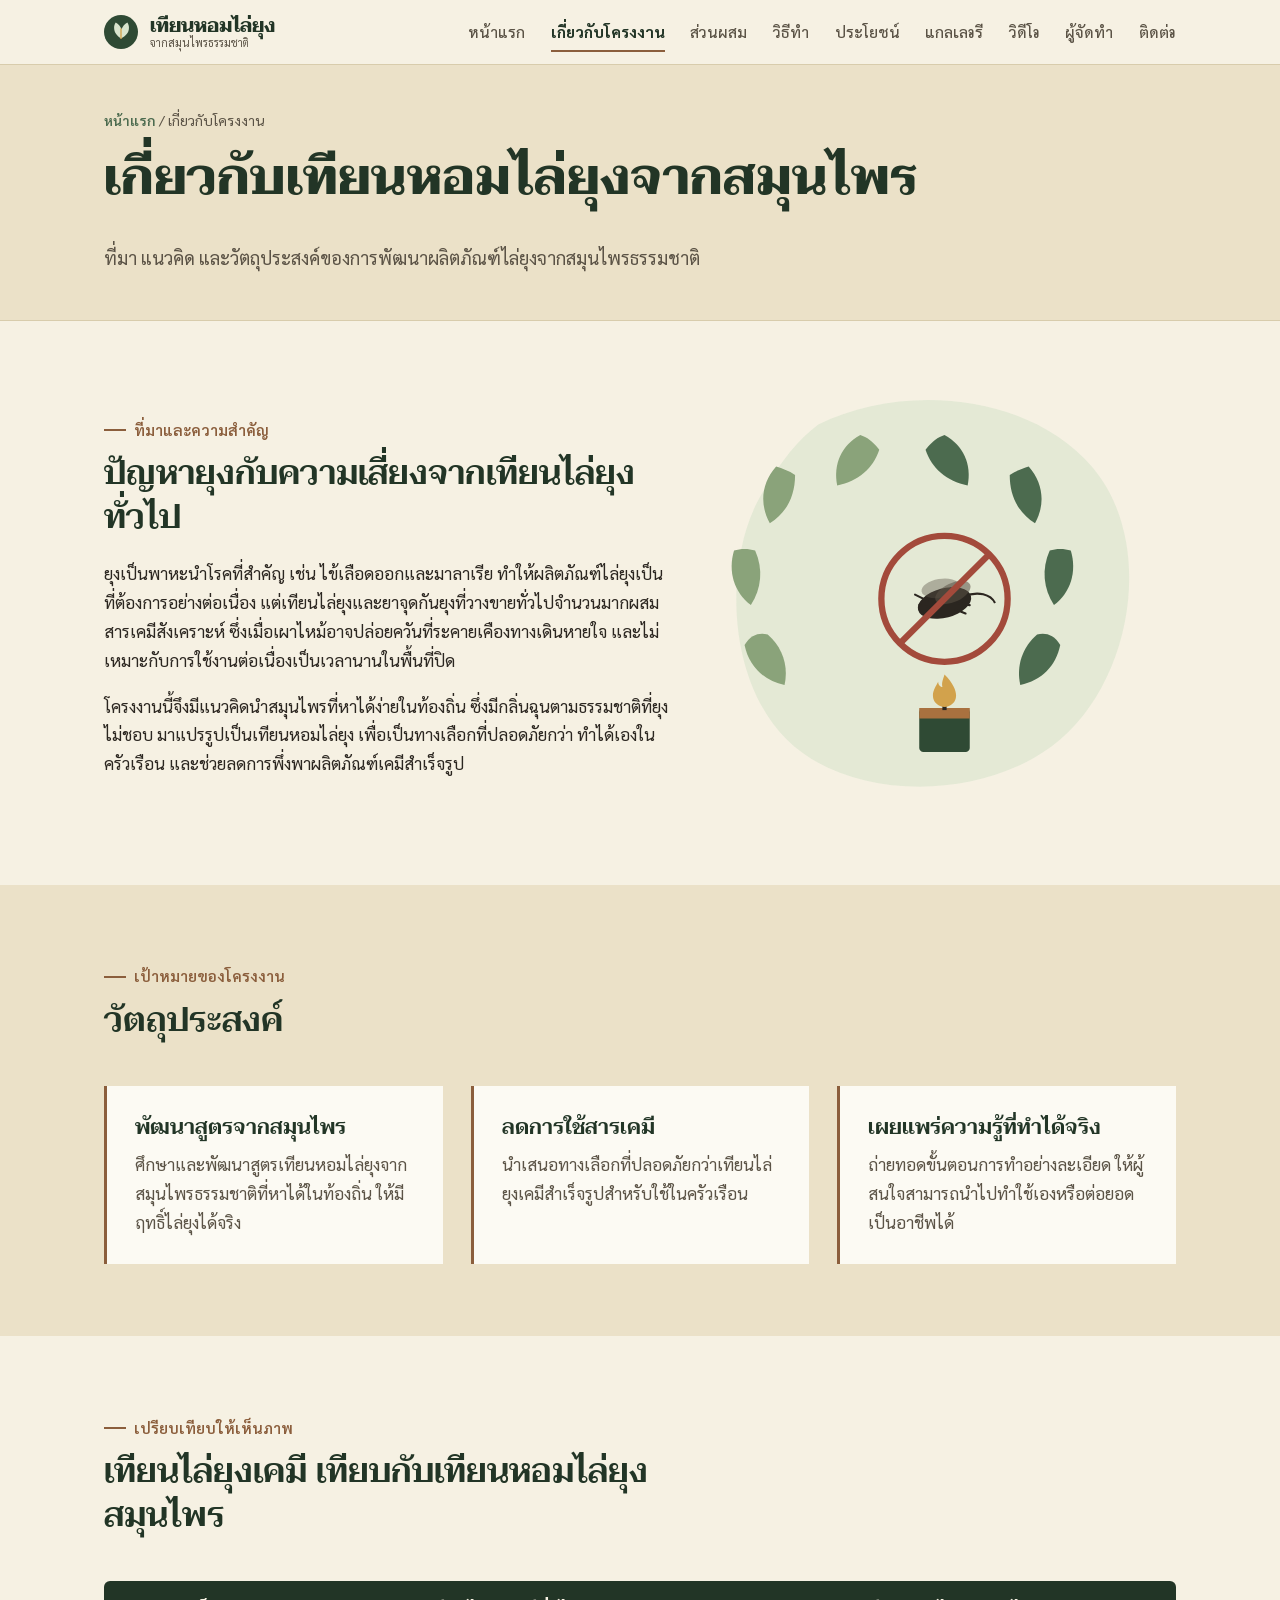
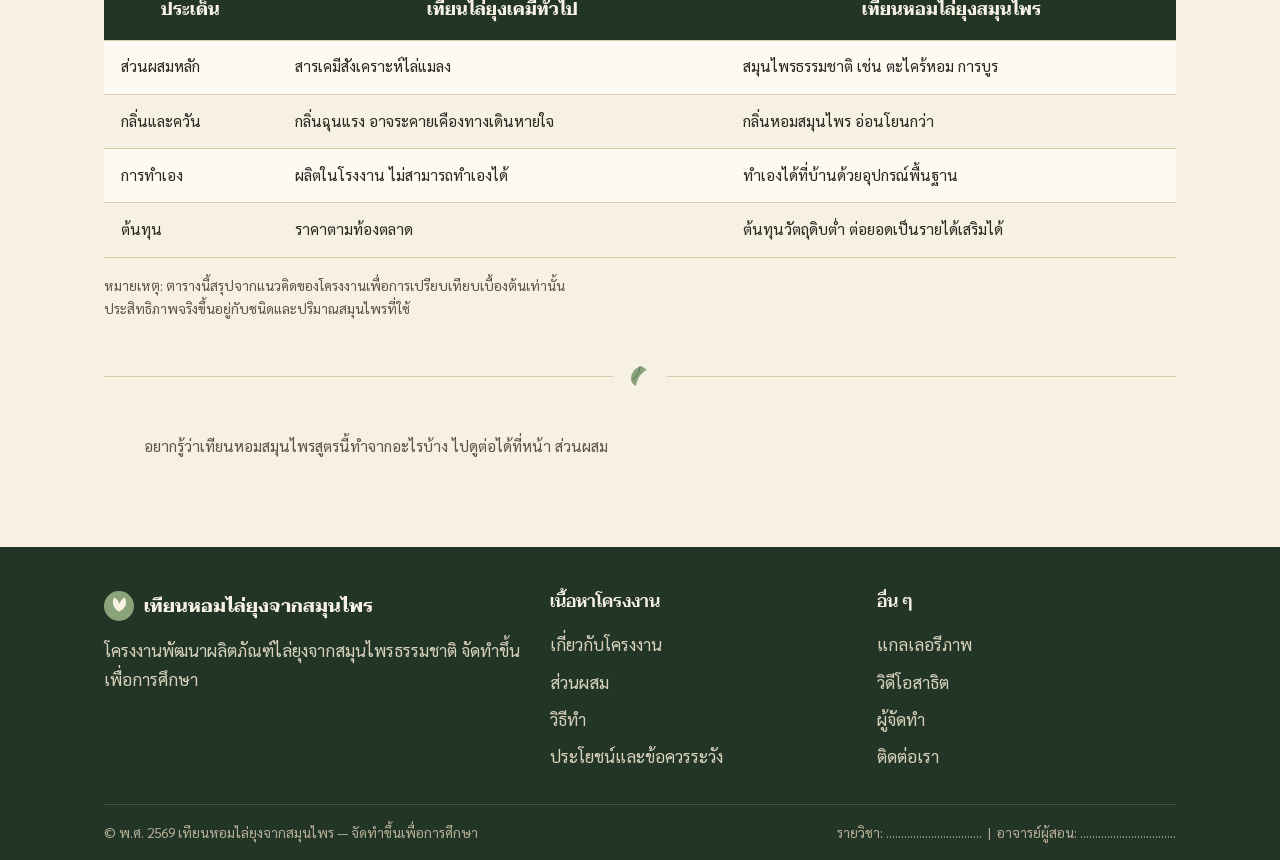
==== about.html @ 5ea2e999 "Add files via upload" ====
<!DOCTYPE html>
<html lang="th">
<head>
<meta charset="UTF-8">
<meta name="viewport" content="width=device-width, initial-scale=1.0">
<title>เกี่ยวกับโครงงาน | เทียนหอมไล่ยุงจากสมุนไพร</title>
<meta name="description" content="ที่มา ความสำคัญ และวัตถุประสงค์ของโครงงานเทียนหอมไล่ยุงจากสมุนไพรธรรมชาติ">
<link rel="icon" href="images/favicon.svg" type="image/svg+xml">
<link rel="preconnect" href="https://fonts.googleapis.com">
<link rel="preconnect" href="https://fonts.gstatic.com" crossorigin>
<link href="https://fonts.googleapis.com/css2?family=Taviraj:wght@500;600;700&family=Sarabun:wght@300;400;600;700&display=swap" rel="stylesheet">
<link rel="stylesheet" href="css/style.css">
</head>
<body>

<header class="site-header">
  <div class="nav-wrap">
    <a href="index.html" class="brand">
      <svg viewBox="0 0 64 64" aria-hidden="true"><circle cx="32" cy="32" r="32" fill="#2F4A34"/><path d="M32 44c9-4 15-11 15-20 0-4-1-7-3-10-5 3-9 7-11 13-2-6-6-10-11-13-2 3-3 6-3 10 0 9 6 16 13 20z" fill="#D9E4CD"/><path d="M32 44V26" stroke="#D2A24C" stroke-width="2.5" stroke-linecap="round"/></svg>
      <span class="brand-text">เทียนหอมไล่ยุง<small>จากสมุนไพรธรรมชาติ</small></span>
    </a>
    <button class="nav-toggle" aria-label="เปิดเมนู" aria-expanded="false" aria-controls="site-nav">
      <span></span><span></span><span></span>
    </button>
    <nav class="nav-links" id="site-nav">
      <a href="index.html">หน้าแรก</a>
      <a href="about.html">เกี่ยวกับโครงงาน</a>
      <a href="ingredients.html">ส่วนผสม</a>
      <a href="howto.html">วิธีทำ</a>
      <a href="benefits.html">ประโยชน์</a>
      <a href="gallery.html">แกลเลอรี</a>
      <a href="video.html">วิดีโอ</a>
      <a href="team.html">ผู้จัดทำ</a>
      <a href="contact.html">ติดต่อ</a>
    </nav>
  </div>
</header>

<main id="main">

  <div class="page-header">
    <div class="container">
      <p class="breadcrumb"><a href="index.html">หน้าแรก</a> / เกี่ยวกับโครงงาน</p>
      <h1>เกี่ยวกับเทียนหอมไล่ยุงจากสมุนไพร</h1>
      <p class="lede">ที่มา แนวคิด และวัตถุประสงค์ของการพัฒนาผลิตภัณฑ์ไล่ยุงจากสมุนไพรธรรมชาติ</p>
    </div>
  </div>

  <section class="section">
    <div class="container">
      <div class="intro-grid">
          <div>
            <p class="kicker">ที่มาและความสำคัญ</p>
            <h2>ปัญหายุงกับความเสี่ยงจากเทียนไล่ยุงทั่วไป</h2>
            <p>ยุงเป็นพาหะนำโรคที่สำคัญ เช่น ไข้เลือดออกและมาลาเรีย ทำให้ผลิตภัณฑ์ไล่ยุงเป็นที่ต้องการอย่างต่อเนื่อง แต่เทียนไล่ยุงและยาจุดกันยุงที่วางขายทั่วไปจำนวนมากผสมสารเคมีสังเคราะห์ ซึ่งเมื่อเผาไหม้อาจปล่อยควันที่ระคายเคืองทางเดินหายใจ และไม่เหมาะกับการใช้งานต่อเนื่องเป็นเวลานานในพื้นที่ปิด</p>
            <p>โครงงานนี้จึงมีแนวคิดนำสมุนไพรที่หาได้ง่ายในท้องถิ่น ซึ่งมีกลิ่นฉุนตามธรรมชาติที่ยุงไม่ชอบ มาแปรรูปเป็นเทียนหอมไล่ยุง เพื่อเป็นทางเลือกที่ปลอดภัยกว่า ทำได้เองในครัวเรือน และช่วยลดการพึ่งพาผลิตภัณฑ์เคมีสำเร็จรูป</p>
          </div>
          <div>
            <img src="images/about-illustration.svg" alt="ภาพประกอบแนวคิดการใช้สมุนไพรธรรมชาติแทนสารเคมีในการป้องกันยุง">
          </div>
      </div>
    </div>
  </section>

  <section class="section section--alt">
    <div class="container">
      <div class="section-head">
        <p class="kicker">เป้าหมายของโครงงาน</p>
        <h2>วัตถุประสงค์</h2>
      </div>
      <div class="grid grid-3">
        <div class="feature">
          <h3>พัฒนาสูตรจากสมุนไพร</h3>
          <p>ศึกษาและพัฒนาสูตรเทียนหอมไล่ยุงจากสมุนไพรธรรมชาติที่หาได้ในท้องถิ่น ให้มีฤทธิ์ไล่ยุงได้จริง</p>
        </div>
        <div class="feature">
          <h3>ลดการใช้สารเคมี</h3>
          <p>นำเสนอทางเลือกที่ปลอดภัยกว่าเทียนไล่ยุงเคมีสำเร็จรูปสำหรับใช้ในครัวเรือน</p>
        </div>
        <div class="feature">
          <h3>เผยแพร่ความรู้ที่ทำได้จริง</h3>
          <p>ถ่ายทอดขั้นตอนการทำอย่างละเอียด ให้ผู้สนใจสามารถนำไปทำใช้เองหรือต่อยอดเป็นอาชีพได้</p>
        </div>
      </div>
    </div>
  </section>

  <section class="section">
    <div class="container">
      <div class="section-head">
        <p class="kicker">เปรียบเทียบให้เห็นภาพ</p>
        <h2>เทียนไล่ยุงเคมี เทียบกับเทียนหอมไล่ยุงสมุนไพร</h2>
      </div>
      <div class="table-scroll">
      <table class="compare-table">
        <thead>
          <tr>
            <th>ประเด็น</th>
            <th>เทียนไล่ยุงเคมีทั่วไป</th>
            <th>เทียนหอมไล่ยุงสมุนไพร</th>
          </tr>
        </thead>
        <tbody>
          <tr>
            <td>ส่วนผสมหลัก</td>
            <td>สารเคมีสังเคราะห์ไล่แมลง</td>
            <td>สมุนไพรธรรมชาติ เช่น ตะไคร้หอม การบูร</td>
          </tr>
          <tr>
            <td>กลิ่นและควัน</td>
            <td>กลิ่นฉุนแรง อาจระคายเคืองทางเดินหายใจ</td>
            <td>กลิ่นหอมสมุนไพร อ่อนโยนกว่า</td>
          </tr>
          <tr>
            <td>การทำเอง</td>
            <td>ผลิตในโรงงาน ไม่สามารถทำเองได้</td>
            <td>ทำเองได้ที่บ้านด้วยอุปกรณ์พื้นฐาน</td>
          </tr>
          <tr>
            <td>ต้นทุน</td>
            <td>ราคาตามท้องตลาด</td>
            <td>ต้นทุนวัตถุดิบต่ำ ต่อยอดเป็นรายได้เสริมได้</td>
          </tr>
        </tbody>
      </table>
      </div>
      <p style="margin-top:1rem; font-size:0.85rem; color:var(--ink-soft);">หมายเหตุ: ตารางนี้สรุปจากแนวคิดของโครงงานเพื่อการเปรียบเทียบเบื้องต้นเท่านั้น ประสิทธิภาพจริงขึ้นอยู่กับชนิดและปริมาณสมุนไพรที่ใช้</p>

      <div class="leaf-divider"><img src="images/icon-leaf.svg" alt=""></div>
      <p class="text-center" style="color:var(--ink-soft); font-size:0.95rem;">อยากรู้ว่าเทียนหอมสมุนไพรสูตรนี้ทำจากอะไรบ้าง ไปดูต่อได้ที่หน้า <a href="ingredients.html">ส่วนผสม</a></p>
    </div>
  </section>

</main>

<footer class="site-footer">
  <div class="container">
    <div class="footer-grid">
      <div>
        <div class="footer-brand">
          <svg viewBox="0 0 64 64" aria-hidden="true"><circle cx="32" cy="32" r="32" fill="#8AA37A"/><path d="M32 44c9-4 15-11 15-20 0-4-1-7-3-10-5 3-9 7-11 13-2-6-6-10-11-13-2 3-3 6-3 10 0 9 6 16 13 20z" fill="#F6F1E3"/></svg>
          <span>เทียนหอมไล่ยุงจากสมุนไพร</span>
        </div>
        <p>โครงงานพัฒนาผลิตภัณฑ์ไล่ยุงจากสมุนไพรธรรมชาติ จัดทำขึ้นเพื่อการศึกษา</p>
      </div>
      <div>
        <h4>เนื้อหาโครงงาน</h4>
        <a href="about.html">เกี่ยวกับโครงงาน</a>
        <a href="ingredients.html">ส่วนผสม</a>
        <a href="howto.html">วิธีทำ</a>
        <a href="benefits.html">ประโยชน์และข้อควรระวัง</a>
      </div>
      <div>
        <h4>อื่น ๆ</h4>
        <a href="gallery.html">แกลเลอรีภาพ</a>
        <a href="video.html">วิดีโอสาธิต</a>
        <a href="team.html">ผู้จัดทำ</a>
        <a href="contact.html">ติดต่อเรา</a>
      </div>
    </div>
    <div class="footer-bottom">
      <span>&copy; พ.ศ. <span data-year>2569</span> เทียนหอมไล่ยุงจากสมุนไพร — จัดทำขึ้นเพื่อการศึกษา</span>
      <span>รายวิชา: ................................ &nbsp;|&nbsp; อาจารย์ผู้สอน: ................................</span>
    </div>
  </div>
</footer>

<script src="js/main.js"></script>
</body>
</html>
---- css/style.css ----
/* =========================================================
   เทียนหอมไล่ยุงจากสมุนไพร — Stylesheet
   โทนสี: เขียวป่า / น้ำตาลดิน / ครีมธรรมชาติ
   ========================================================= */

:root {
  /* --- Color tokens --- */
  --cream:        #F6F1E3;
  --cream-dark:   #EBE1C8;
  --paper:        #FCFAF3;
  --forest:       #2F4A34;
  --forest-deep:  #223526;
  --forest-soft:  #4C6B4F;
  --sage:         #8AA37A;
  --sage-pale:    #D9E4CD;
  --clay:         #8B5E3C;
  --clay-soft:    #C99361;
  --gold:         #D2A24C;
  --ink:          #2B2620;
  --ink-soft:     #5B5346;
  --line:         #D8CCAC;

  /* --- Type --- */
  --font-display: 'Taviraj', serif;
  --font-body: 'Sarabun', sans-serif;

  /* --- Layout --- */
  --max-width: 1120px;
  --radius-soft: 6px;
  --radius-organic: 30% 70% 65% 35% / 40% 45% 55% 60%;
  --space-1: 0.5rem;
  --space-2: 1rem;
  --space-3: 1.75rem;
  --space-4: 2.75rem;
  --space-5: 4.5rem;
}

/* --- Reset --- */
* { box-sizing: border-box; }
html { scroll-behavior: smooth; }
body {
  margin: 0;
  background: var(--cream);
  color: var(--ink);
  font-family: var(--font-body);
  font-weight: 400;
  font-size: 17px;
  line-height: 1.7;
  -webkit-font-smoothing: antialiased;
}
img { max-width: 100%; display: block; }
a { color: inherit; text-decoration: none; }
ul, ol { padding: 0; margin: 0; list-style: none; }
h1, h2, h3, h4 {
  font-family: var(--font-display);
  color: var(--forest-deep);
  margin: 0 0 0.6em;
  font-weight: 600;
  line-height: 1.3;
}
h1 { font-size: clamp(2.1rem, 4vw, 3.2rem); font-weight: 700; }
h2 { font-size: clamp(1.6rem, 2.6vw, 2.2rem); }
h3 { font-size: 1.3rem; }
p { margin: 0 0 1em; max-width: 68ch; }
.lede { font-size: 1.15rem; color: var(--ink-soft); max-width: 60ch; }

:focus-visible {
  outline: 3px solid var(--clay);
  outline-offset: 3px;
}

@media (prefers-reduced-motion: reduce) {
  *, *::before, *::after {
    animation-duration: 0.001ms !important;
    animation-iteration-count: 1 !important;
    transition-duration: 0.001ms !important;
    scroll-behavior: auto !important;
  }
}

.container {
  max-width: var(--max-width);
  margin: 0 auto;
  padding: 0 1.5rem;
}

.section {
  padding: var(--space-5) 0;
}
.section--alt {
  background: var(--cream-dark);
}
.section--forest {
  background: var(--forest-deep);
  color: var(--cream);
}
.section--forest h2, .section--forest h3 { color: var(--cream); }
.section--forest p { color: #D9D2BC; }

.section-head {
  max-width: 62ch;
  margin-bottom: var(--space-4);
}
.section-head--center {
  margin-left: auto;
  margin-right: auto;
  text-align: center;
}
.kicker {
  display: inline-flex;
  align-items: center;
  gap: 0.5em;
  color: var(--clay);
  font-weight: 600;
  font-size: 0.95rem;
  margin-bottom: 0.6em;
}
.kicker::before {
  content: "";
  width: 22px;
  height: 2px;
  background: var(--clay);
  display: inline-block;
}

/* =========== Buttons =========== */
.btn {
  display: inline-flex;
  align-items: center;
  gap: 0.5em;
  padding: 0.85em 1.7em;
  border-radius: 999px;
  font-family: var(--font-body);
  font-weight: 600;
  font-size: 1rem;
  border: 2px solid transparent;
  cursor: pointer;
  transition: transform 0.2s ease, background 0.2s ease, color 0.2s ease, border-color .2s ease;
}
.btn:hover { transform: translateY(-2px); }
.btn-primary {
  background: var(--clay);
  color: var(--paper);
}
.btn-primary:hover { background: var(--forest-deep); }
.btn-outline {
  background: transparent;
  border-color: var(--forest-deep);
  color: var(--forest-deep);
}
.btn-outline:hover { background: var(--forest-deep); color: var(--cream); }
.section--forest .btn-outline { border-color: var(--sage-pale); color: var(--cream); }
.section--forest .btn-outline:hover { background: var(--sage-pale); color: var(--forest-deep); }

/* =========== Header / Nav =========== */
.site-header {
  position: sticky;
  top: 0;
  z-index: 100;
  background: rgba(246, 241, 227, 0.92);
  backdrop-filter: blur(6px);
  border-bottom: 1px solid var(--line);
}
.nav-wrap {
  display: flex;
  align-items: center;
  justify-content: space-between;
  padding: 0.9rem 1.5rem;
  max-width: var(--max-width);
  margin: 0 auto;
}
.brand {
  display: flex;
  align-items: center;
  gap: 0.6em;
  font-family: var(--font-display);
  font-size: 1.2rem;
  font-weight: 700;
  color: var(--forest-deep);
}
.brand svg { width: 34px; height: 34px; flex-shrink: 0; }
.brand-text { display: flex; flex-direction: column; line-height: 1.15; }
.brand-text small {
  font-family: var(--font-body);
  font-weight: 400;
  font-size: 0.68rem;
  color: var(--ink-soft);
}

.nav-toggle {
  display: none;
  background: none;
  border: none;
  cursor: pointer;
  padding: 0.4rem;
}
.nav-toggle span {
  display: block;
  width: 24px;
  height: 2px;
  background: var(--forest-deep);
  margin: 5px 0;
  transition: transform .25s ease, opacity .25s ease;
}

.nav-links {
  display: flex;
  flex-wrap: wrap;
  gap: 1.6rem;
  font-size: 0.97rem;
}
.nav-links a {
  position: relative;
  padding: 0.3em 0;
  color: var(--ink-soft);
  font-weight: 500;
}
.nav-links a:hover { color: var(--forest-deep); }
.nav-links a::after {
  content: "";
  position: absolute;
  left: 0; bottom: -2px;
  width: 0;
  height: 2px;
  background: var(--clay);
  transition: width .2s ease;
}
.nav-links a:hover::after { width: 100%; }
.nav-links a[aria-current="page"] {
  color: var(--forest-deep);
  font-weight: 700;
}
.nav-links a[aria-current="page"]::after { width: 100%; }

@media (max-width: 880px) {
  .nav-toggle { display: block; }
  .nav-links {
    position: absolute;
    top: 100%; left: 0; right: 0;
    background: var(--paper);
    flex-direction: column;
    gap: 0;
    padding: 0.5rem 1.5rem 1.2rem;
    border-bottom: 1px solid var(--line);
    max-height: 0;
    overflow: hidden;
    transition: max-height .3s ease;
  }
  .nav-links.is-open { max-height: 480px; }
  .nav-links a { display: block; padding: 0.7em 0; }
  .nav-toggle.is-open span:nth-child(1) { transform: translateY(7px) rotate(45deg); }
  .nav-toggle.is-open span:nth-child(2) { opacity: 0; }
  .nav-toggle.is-open span:nth-child(3) { transform: translateY(-7px) rotate(-45deg); }
}

/* =========== Hero =========== */
.hero {
  padding: var(--space-5) 0 var(--space-4);
  position: relative;
  overflow: hidden;
}
.hero .container {
  display: grid;
  grid-template-columns: 1.1fr 0.9fr;
  gap: var(--space-4);
  align-items: center;
}
.hero-art { position: relative; }
.hero-art img { width: 100%; max-width: 460px; margin: 0 auto; }
.hero-actions {
  display: flex;
  gap: 1rem;
  flex-wrap: wrap;
  margin-top: var(--space-3);
}
.hero-stats {
  display: flex;
  gap: var(--space-4);
  margin-top: var(--space-4);
  flex-wrap: wrap;
}
.stat b {
  display: block;
  font-family: var(--font-display);
  font-size: 2rem;
  color: var(--clay);
  line-height: 1;
}
.stat span {
  font-size: 0.88rem;
  color: var(--ink-soft);
}

@media (max-width: 880px) {
  .hero .container { grid-template-columns: 1fr; }
  .hero-art { order: -1; max-width: 320px; margin: 0 auto; }
}

/* =========== Feature / icon blocks =========== */
.grid {
  display: grid;
  gap: var(--space-3);
}
.grid-3 { grid-template-columns: repeat(3, 1fr); }
.grid-2 { grid-template-columns: repeat(2, 1fr); }
.grid-4 { grid-template-columns: repeat(4, 1fr); }
@media (max-width: 880px) {
  .grid-3, .grid-4 { grid-template-columns: repeat(2, 1fr); }
}
@media (max-width: 560px) {
  .grid-2, .grid-3, .grid-4 { grid-template-columns: 1fr; }
}

.feature {
  padding: var(--space-3);
  border-left: 3px solid var(--clay);
  background: var(--paper);
}
.feature img, .feature svg { width: 46px; height: 46px; margin-bottom: 0.9rem; }
.feature h3 { margin-bottom: 0.4em; }
.feature p { margin-bottom: 0; color: var(--ink-soft); }

/* =========== Process timeline (howto page) =========== */
.timeline {
  display: flex;
  flex-direction: column;
  gap: var(--space-3);
}
.timeline-step {
  display: grid;
  grid-template-columns: 64px 1fr;
  gap: var(--space-3);
  align-items: start;
  position: relative;
  padding-bottom: var(--space-3);
  border-bottom: 1px solid var(--line);
}
.timeline-step:last-child { border-bottom: none; }
.step-num {
  width: 56px;
  height: 56px;
  border-radius: 50%;
  background: var(--forest-deep);
  color: var(--cream);
  font-family: var(--font-display);
  font-weight: 700;
  font-size: 1.3rem;
  display: flex;
  align-items: center;
  justify-content: center;
}
.timeline-step img { width: 40px; height: 40px; margin-bottom: 0.6rem; }
.timeline-step h3 { margin-bottom: 0.3em; }
.timeline-step p:last-child { margin-bottom: 0; }

/* preview steps strip on home */
.step-preview-strip {
  display: flex;
  overflow-x: auto;
  gap: var(--space-3);
  padding-bottom: 0.5rem;
}
.step-preview {
  flex: 0 0 200px;
  background: var(--paper);
  padding: var(--space-2);
  border-radius: var(--radius-soft);
  border: 1px solid var(--line);
}
.step-preview img { width: 40px; height: 40px; margin-bottom: 0.6rem; }
.step-preview .step-index {
  font-family: var(--font-display);
  color: var(--clay);
  font-weight: 700;
  font-size: 1.4rem;
}

/* =========== Ingredient cards =========== */
.herb-card {
  background: var(--paper);
  padding: var(--space-3);
  border-radius: var(--radius-soft);
  border: 1px solid var(--line);
  display: flex;
  gap: var(--space-2);
}
.herb-card img { width: 58px; height: 58px; flex-shrink: 0; }
.herb-card h3 { margin-bottom: 0.3em; }
.herb-card p { margin-bottom: 0.4em; font-size: 0.95rem; color: var(--ink-soft); }
.herb-card .herb-note {
  font-size: 0.85rem;
  color: var(--forest-soft);
  font-weight: 600;
}

table.spec-table {
  width: 100%;
  border-collapse: collapse;
  background: var(--paper);
}
table.spec-table th, table.spec-table td {
  text-align: left;
  padding: 0.8em 1em;
  border-bottom: 1px solid var(--line);
  font-size: 0.96rem;
}
table.spec-table th {
  font-family: var(--font-display);
  color: var(--forest-deep);
  font-weight: 600;
}

/* =========== Comparison table =========== */
.compare-table {
  width: 100%;
  border-collapse: separate;
  border-spacing: 0;
}
.compare-table th, .compare-table td {
  padding: 0.9em 1.1em;
  border-bottom: 1px solid var(--line);
  font-size: 0.95rem;
}
.compare-table thead th {
  font-family: var(--font-display);
  font-size: 1.05rem;
  background: var(--forest-deep);
  color: var(--cream);
}
.compare-table thead th:first-child { border-top-left-radius: var(--radius-soft); }
.compare-table thead th:last-child { border-top-right-radius: var(--radius-soft); }
.compare-table tbody tr:nth-child(odd) { background: var(--paper); }

/* =========== Benefit / caution list =========== */
.check-list li, .warn-list li {
  display: flex;
  gap: 0.7em;
  padding: 0.6em 0;
  align-items: flex-start;
}
.check-list img, .warn-list img { width: 28px; height: 28px; flex-shrink: 0; margin-top: 0.1em; }

/* =========== Gallery =========== */
.gallery-grid {
  display: grid;
  grid-template-columns: repeat(3, 1fr);
  gap: var(--space-2);
}
@media (max-width: 880px) { .gallery-grid { grid-template-columns: repeat(2, 1fr); } }
@media (max-width: 560px) { .gallery-grid { grid-template-columns: 1fr; } }

.gallery-item {
  cursor: pointer;
  border: none;
  background: var(--paper);
  padding: 0;
  border-radius: var(--radius-soft);
  overflow: hidden;
  position: relative;
}
.gallery-item img { width: 100%; height: 230px; object-fit: cover; transition: transform .35s ease; }
.gallery-item:hover img { transform: scale(1.05); }
.gallery-caption {
  position: absolute;
  left: 0; right: 0; bottom: 0;
  padding: 0.6em 0.9em;
  background: linear-gradient(0deg, rgba(34,53,38,0.85), rgba(34,53,38,0));
  color: var(--cream);
  font-size: 0.88rem;
  text-align: left;
}

.lightbox {
  position: fixed;
  inset: 0;
  background: rgba(20, 26, 20, 0.9);
  display: none;
  align-items: center;
  justify-content: center;
  z-index: 200;
  padding: 2rem;
}
.lightbox.is-open { display: flex; }
.lightbox img { max-width: 640px; width: 100%; border-radius: var(--radius-soft); }
.lightbox-caption { color: var(--cream); text-align: center; margin-top: 1rem; }
.lightbox-close {
  position: absolute;
  top: 1.5rem; right: 1.5rem;
  background: none;
  border: 2px solid var(--cream);
  color: var(--cream);
  width: 42px; height: 42px;
  border-radius: 50%;
  font-size: 1.3rem;
  cursor: pointer;
}

/* =========== Video page =========== */
.video-frame {
  position: relative;
  width: 100%;
  padding-top: 56.25%;
  background: var(--forest-deep);
  border-radius: var(--radius-soft);
  overflow: hidden;
}
.video-frame iframe {
  position: absolute;
  inset: 0;
  width: 100%;
  height: 100%;
  border: 0;
}
.video-note {
  background: var(--sage-pale);
  border-left: 3px solid var(--forest-soft);
  padding: 1em 1.3em;
  font-size: 0.92rem;
  color: var(--forest-deep);
  margin-top: var(--space-2);
}
.video-note code {
  background: var(--paper);
  padding: 0.15em 0.4em;
  border-radius: 4px;
  font-size: 0.85em;
}

/* =========== Team =========== */
.team-grid {
  display: grid;
  grid-template-columns: repeat(2, 1fr);
  gap: var(--space-3);
}
@media (max-width: 700px) { .team-grid { grid-template-columns: 1fr; } }
.team-card {
  background: var(--paper);
  border-radius: var(--radius-soft);
  overflow: hidden;
  border: 1px solid var(--line);
  display: flex;
  gap: var(--space-2);
  padding: var(--space-3);
  align-items: flex-start;
}
.team-card img.avatar { width: 84px; height: 84px; flex-shrink: 0; }
.team-fields dl {
  display: grid;
  grid-template-columns: auto 1fr;
  gap: 0.15em 0.7em;
  font-size: 0.94rem;
  margin: 0.5em 0 0;
}
.team-fields dt { color: var(--ink-soft); white-space: nowrap; }
.team-fields dd { margin: 0; }
@media (max-width: 480px) {
  .team-fields dl { grid-template-columns: 1fr; gap: 0; }
  .team-fields dt { margin-top: 0.5em; white-space: normal; }
}
.fill-blank {
  display: inline-block;
  min-width: 140px;
  border-bottom: 1px dashed var(--ink-soft);
}

.project-info {
  background: var(--paper);
  border: 1px dashed var(--clay);
  border-radius: var(--radius-soft);
  padding: var(--space-3);
}
.project-info dl {
  display: grid;
  grid-template-columns: max-content 1fr;
  gap: 0.6em 1em;
  margin: 0.8em 0 0;
}
.project-info dt { font-weight: 600; color: var(--forest-deep); white-space: nowrap; }
.project-info dd { margin: 0; border-bottom: 1px dashed var(--ink-soft); min-height: 1.4em; }

/* =========== Contact / form =========== */
.form-grid {
  display: grid;
  gap: 1.1rem;
  max-width: 560px;
}
.field label {
  display: block;
  font-weight: 600;
  margin-bottom: 0.4em;
  font-size: 0.95rem;
  color: var(--forest-deep);
}
.field input, .field textarea {
  width: 100%;
  padding: 0.75em 0.9em;
  border: 1px solid var(--line);
  border-radius: var(--radius-soft);
  background: var(--paper);
  font-family: var(--font-body);
  font-size: 1rem;
  color: var(--ink);
}
.field input:focus, .field textarea:focus {
  border-color: var(--clay);
  outline: none;
}
.field-error {
  color: #A34A3B;
  font-size: 0.85rem;
  margin-top: 0.3em;
  display: none;
}
.field.has-error input, .field.has-error textarea { border-color: #A34A3B; }
.field.has-error .field-error { display: block; }
.form-status {
  padding: 0.9em 1.2em;
  border-radius: var(--radius-soft);
  background: var(--sage-pale);
  color: var(--forest-deep);
  display: none;
  margin-top: 1rem;
}
.form-status.is-visible { display: block; }

.contact-info {
  display: flex;
  flex-direction: column;
  gap: 1.2rem;
}
.contact-info-item { display: flex; gap: 0.8em; align-items: flex-start; }
.contact-info-item img { width: 28px; height: 28px; margin-top: 0.15em; }

/* =========== Reference list =========== */
.ref-list li {
  padding: 0.5em 0;
  border-bottom: 1px dashed var(--line);
  color: var(--ink-soft);
}

/* =========== Reusable responsive two-column layouts =========== */
.intro-grid {
  display: grid;
  grid-template-columns: 1.1fr 0.9fr;
  gap: var(--space-4);
  align-items: center;
}
.contact-grid {
  display: grid;
  grid-template-columns: 1fr 1fr;
  gap: var(--space-4);
}
.equipment-row {
  display: grid;
  grid-template-columns: 120px 1fr;
  gap: var(--space-3);
  align-items: start;
}
@media (max-width: 880px) {
  .intro-grid, .contact-grid { grid-template-columns: 1fr; }
}
@media (max-width: 600px) {
  .equipment-row { grid-template-columns: 1fr; }
  .equipment-row > img { width: 70px; margin-bottom: 0.5rem; }
}
.table-scroll { overflow-x: auto; }
.table-scroll table { min-width: 480px; }

/* =========== Divider =========== */
.leaf-divider {
  display: flex;
  align-items: center;
  gap: 0.8em;
  margin: var(--space-4) 0;
  color: var(--sage);
}
.leaf-divider::before, .leaf-divider::after {
  content: "";
  flex: 1;
  height: 1px;
  background: var(--line);
}
.leaf-divider img { width: 26px; height: 26px; }

/* =========== CTA band =========== */
.cta-band {
  text-align: center;
  padding: var(--space-4) var(--space-3);
  background: var(--forest-deep);
  color: var(--cream);
  border-radius: var(--radius-soft);
}
.cta-band h2 { color: var(--cream); }
.cta-band p { color: #D9D2BC; margin-left: auto; margin-right: auto; }
.cta-band .btn-primary { background: var(--gold); color: var(--forest-deep); }
.cta-band .btn-primary:hover { background: var(--cream); }

/* =========== Page header (interior pages) =========== */
.page-header {
  padding: var(--space-4) 0 var(--space-3);
  background: var(--cream-dark);
  border-bottom: 1px solid var(--line);
}
.breadcrumb {
  font-size: 0.88rem;
  color: var(--ink-soft);
  margin-bottom: 0.8em;
}
.breadcrumb a { color: var(--forest-soft); font-weight: 600; }

/* =========== Footer =========== */
.site-footer {
  background: var(--forest-deep);
  color: #D9D2BC;
  padding: var(--space-4) 0 var(--space-2);
}
.footer-grid {
  display: grid;
  grid-template-columns: 1.4fr 1fr 1fr;
  gap: var(--space-3);
  padding-bottom: var(--space-3);
  border-bottom: 1px solid rgba(217, 210, 188, 0.2);
}
@media (max-width: 700px) { .footer-grid { grid-template-columns: 1fr; } }
.footer-grid h4 {
  color: var(--cream);
  font-family: var(--font-display);
  margin-bottom: 0.8em;
  font-size: 1.05rem;
}
.footer-brand { display: flex; align-items: center; gap: 0.6em; margin-bottom: 0.8em; }
.footer-brand svg { width: 30px; height: 30px; }
.footer-brand span { font-family: var(--font-display); color: var(--cream); font-size: 1.15rem; font-weight: 700; }
.footer-grid a { display: block; padding: 0.25em 0; color: #D9D2BC; }
.footer-grid a:hover { color: var(--gold); }
.footer-bottom {
  padding-top: var(--space-2);
  display: flex;
  justify-content: space-between;
  flex-wrap: wrap;
  gap: 0.5em;
  font-size: 0.85rem;
  color: #B7AF97;
}

/* =========== Utility =========== */
.mt-0 { margin-top: 0; }
.text-center { text-align: center; }
.flex-center { display: flex; align-items: center; justify-content: center; }
.visually-hidden {
  position: absolute;
  width: 1px; height: 1px;
  overflow: hidden;
  clip: rect(0 0 0 0);
  white-space: nowrap;
}
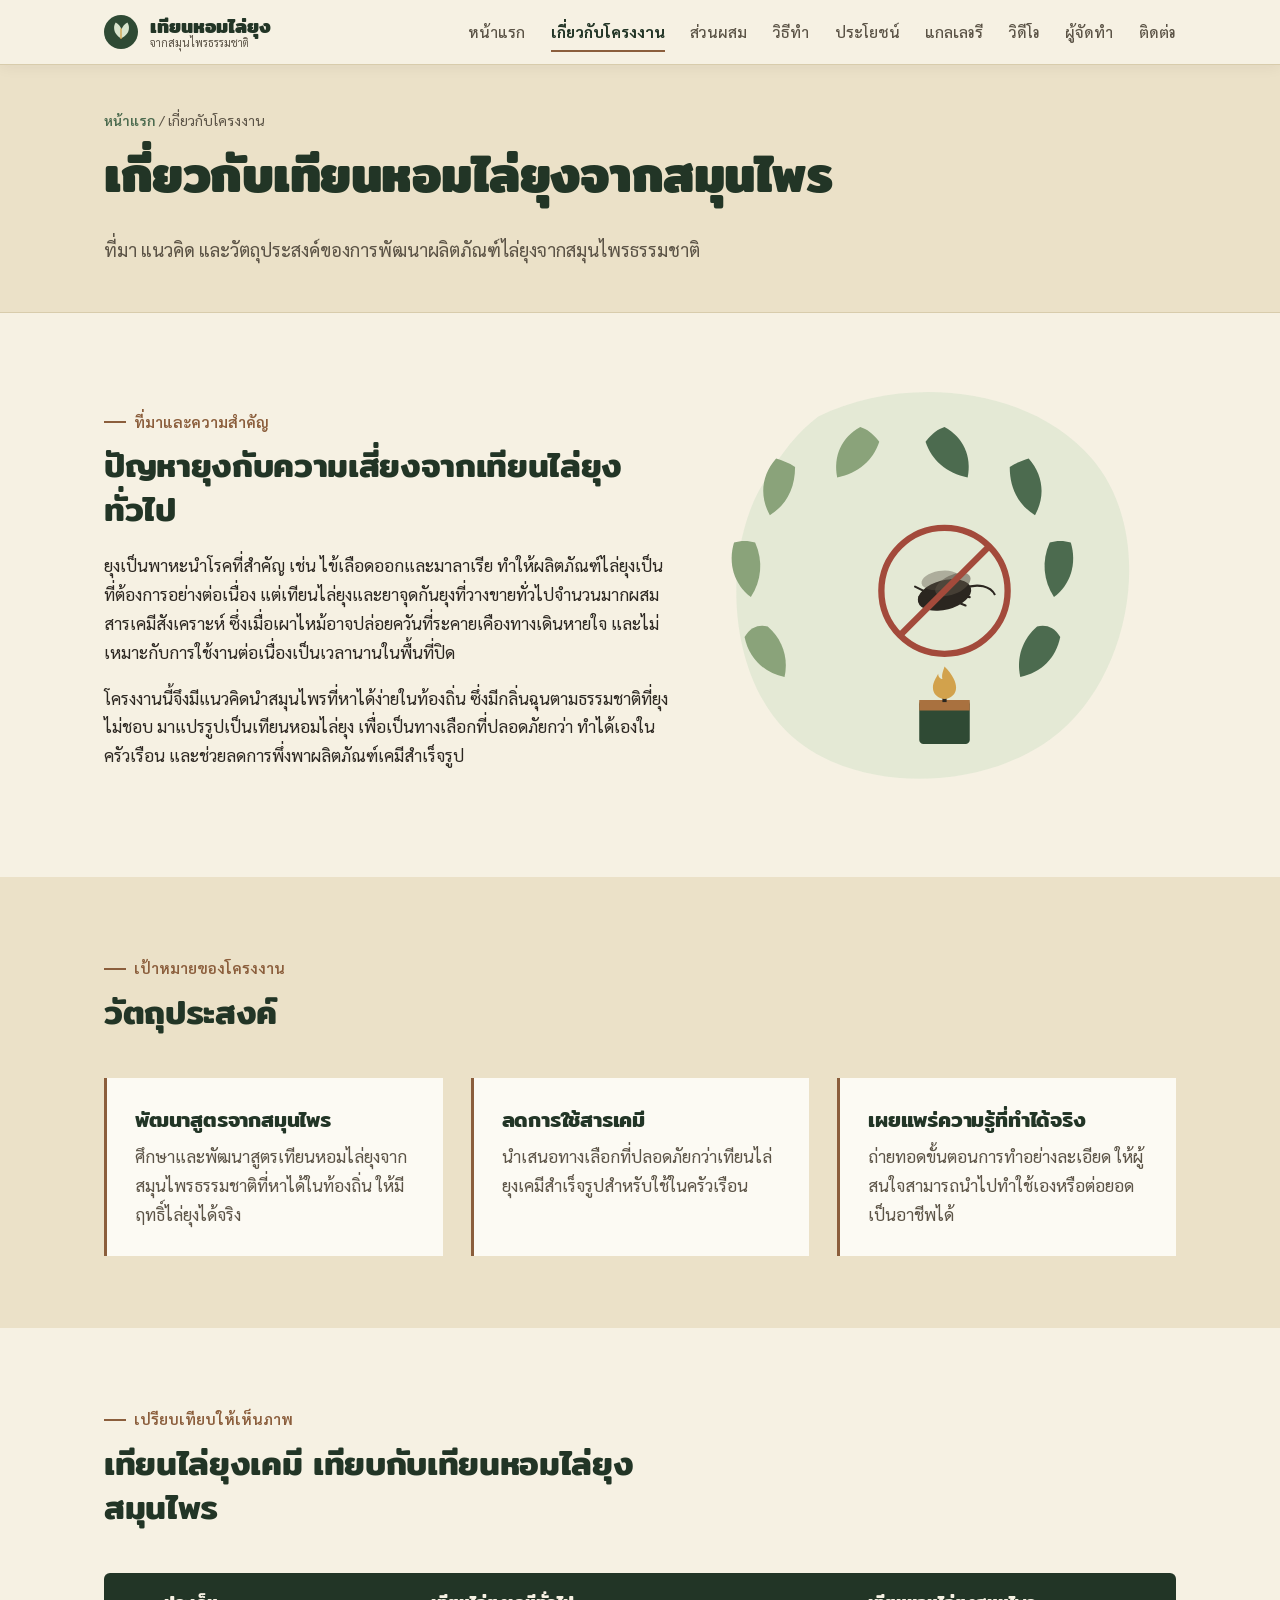
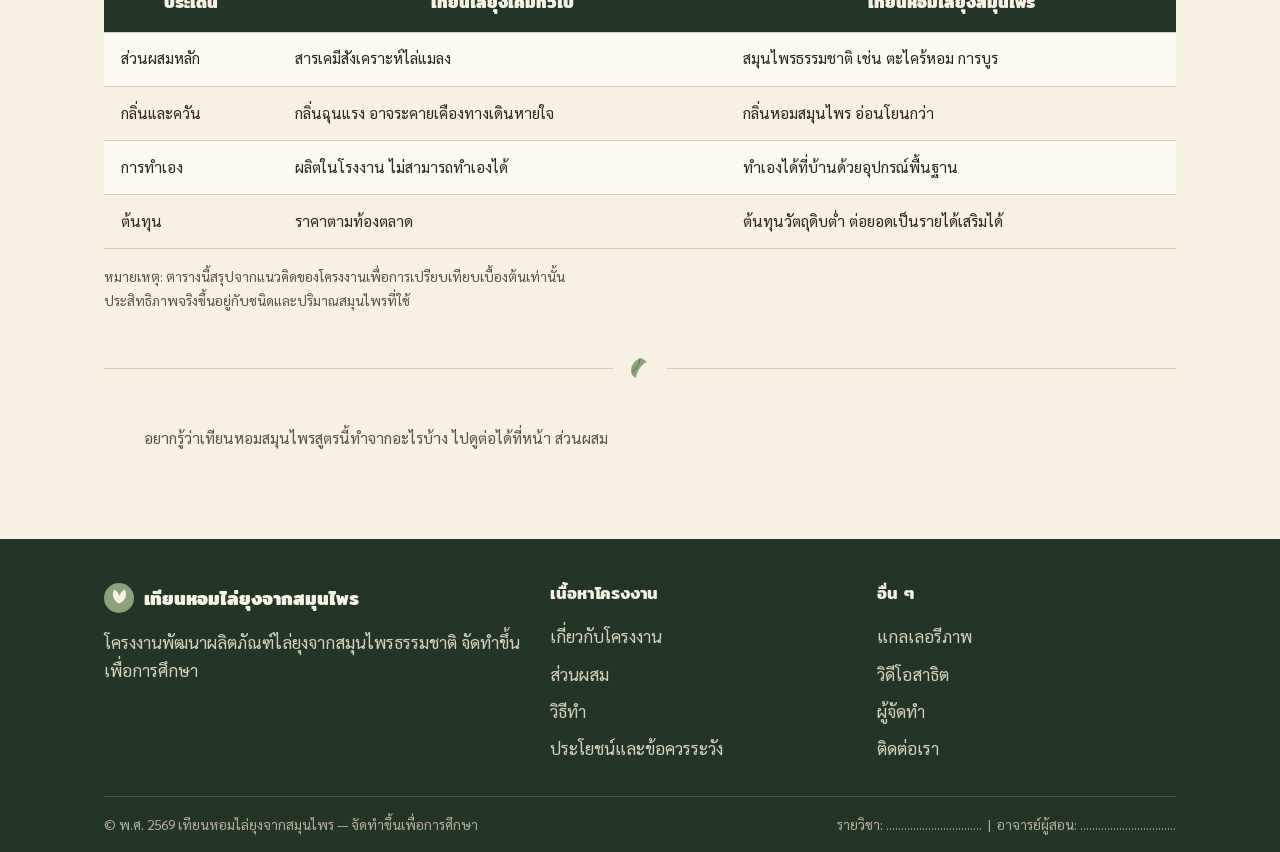
==== commit d398634f: "Add files via upload" ====
--- a/about.html
+++ b/about.html
@@ -8,7 +8,7 @@
 <link rel="icon" href="images/favicon.svg" type="image/svg+xml">
 <link rel="preconnect" href="https://fonts.googleapis.com">
 <link rel="preconnect" href="https://fonts.gstatic.com" crossorigin>
-<link href="https://fonts.googleapis.com/css2?family=Taviraj:wght@500;600;700&family=Sarabun:wght@300;400;600;700&display=swap" rel="stylesheet">
+<link href="https://fonts.googleapis.com/css2?family=Mitr:wght@500;600;700&family=Sarabun:wght@300;400;600;700&display=swap" rel="stylesheet">
 <link rel="stylesheet" href="css/style.css">
 </head>
 <body>
--- a/css/style.css
+++ b/css/style.css
@@ -21,7 +21,7 @@
   --line:         #D8CCAC;
 
   /* --- Type --- */
-  --font-display: 'Taviraj', serif;
+  --font-display: 'Mitr', sans-serif;
   --font-body: 'Sarabun', sans-serif;
 
   /* --- Layout --- */
@@ -57,8 +57,9 @@
   margin: 0 0 0.6em;
   font-weight: 600;
   line-height: 1.3;
-}
-h1 { font-size: clamp(2.1rem, 4vw, 3.2rem); font-weight: 700; }
+  letter-spacing: -0.01em;
+}
+h1 { font-size: clamp(2rem, 4vw, 3.1rem); font-weight: 700; line-height: 1.2; }
 h2 { font-size: clamp(1.6rem, 2.6vw, 2.2rem); }
 h3 { font-size: 1.3rem; }
 p { margin: 0 0 1em; max-width: 68ch; }
@@ -141,8 +142,9 @@
 .btn-primary {
   background: var(--clay);
   color: var(--paper);
-}
-.btn-primary:hover { background: var(--forest-deep); }
+  box-shadow: 0 8px 20px -8px rgba(139, 94, 60, 0.55);
+}
+.btn-primary:hover { background: var(--forest-deep); box-shadow: 0 10px 22px -8px rgba(34, 53, 38, 0.45); }
 .btn-outline {
   background: transparent;
   border-color: var(--forest-deep);
@@ -160,8 +162,10 @@
   background: rgba(246, 241, 227, 0.92);
   backdrop-filter: blur(6px);
   border-bottom: 1px solid var(--line);
+  box-shadow: 0 2px 14px rgba(43, 38, 32, 0.06);
 }
 .nav-wrap {
+  position: relative;
   display: flex;
   align-items: center;
   justify-content: space-between;
@@ -237,16 +241,24 @@
   .nav-links {
     position: absolute;
     top: 100%; left: 0; right: 0;
+    z-index: 50;
     background: var(--paper);
     flex-direction: column;
     gap: 0;
-    padding: 0.5rem 1.5rem 1.2rem;
+    padding: 0 1.5rem;
     border-bottom: 1px solid var(--line);
     max-height: 0;
     overflow: hidden;
-    transition: max-height .3s ease;
+    visibility: hidden;
+    box-shadow: 0 16px 28px -16px rgba(43, 38, 32, 0.22);
+    transition: max-height .3s ease, padding .3s ease, visibility 0s linear .3s;
   }
-  .nav-links.is-open { max-height: 480px; }
+  .nav-links.is-open {
+    max-height: 480px;
+    padding: 0.6rem 1.5rem 1.2rem;
+    visibility: visible;
+    transition: max-height .3s ease, padding .3s ease, visibility 0s linear 0s;
+  }
   .nav-links a { display: block; padding: 0.7em 0; }
   .nav-toggle.is-open span:nth-child(1) { transform: translateY(7px) rotate(45deg); }
   .nav-toggle.is-open span:nth-child(2) { opacity: 0; }
@@ -292,8 +304,14 @@
 }
 
 @media (max-width: 880px) {
-  .hero .container { grid-template-columns: 1fr; }
-  .hero-art { order: -1; max-width: 320px; margin: 0 auto; }
+  .hero { padding: var(--space-4) 0 var(--space-3); }
+  .hero .container { grid-template-columns: 1fr; gap: var(--space-3); }
+  .hero-art { max-width: 260px; margin: 0 auto; }
+}
+@media (max-width: 560px) {
+  .hero { padding: var(--space-3) 0 var(--space-2); }
+  .hero-art { max-width: 190px; }
+  .hero-stats { gap: var(--space-3); margin-top: var(--space-3); }
 }
 
 /* =========== Feature / icon blocks =========== */
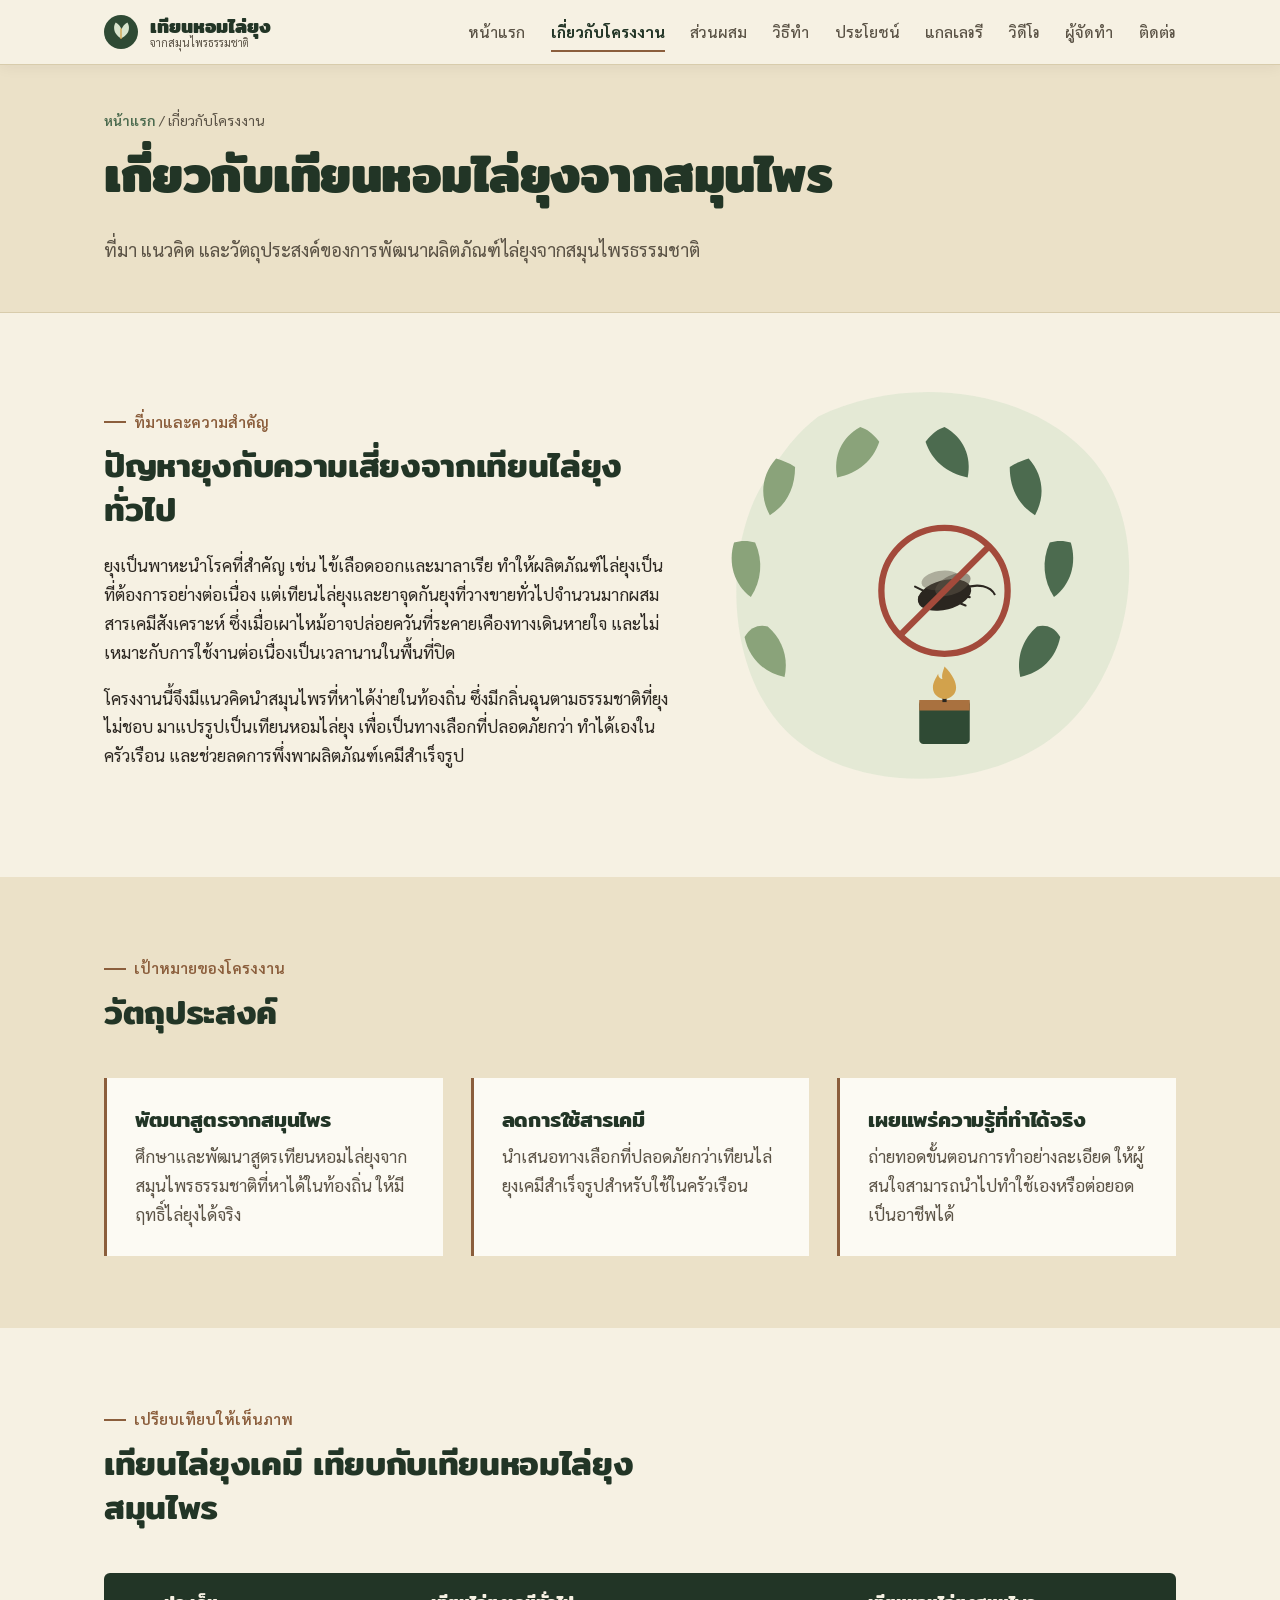
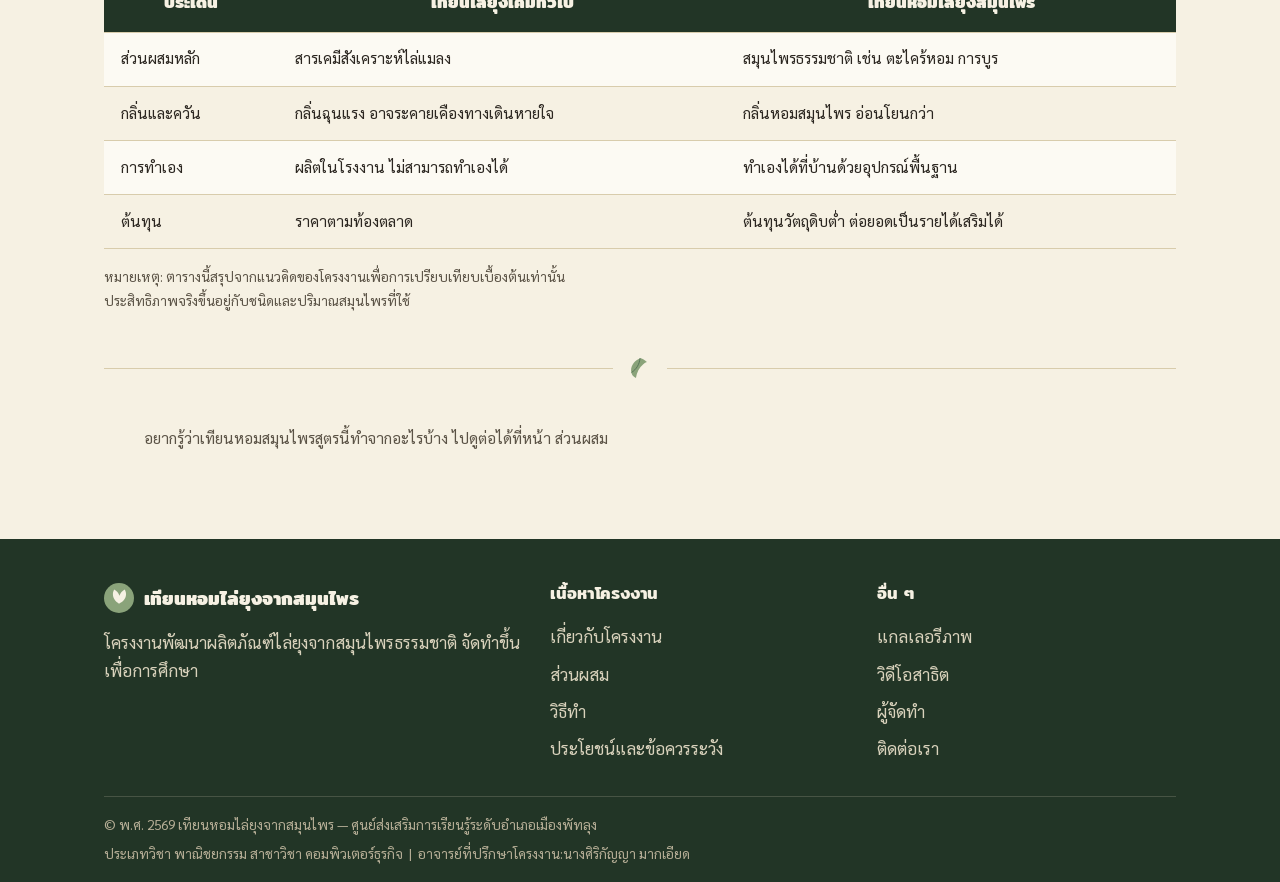
==== commit bd73f642: "Add files via upload" ====
--- a/about.html
+++ b/about.html
@@ -158,9 +158,9 @@
         <a href="contact.html">ติดต่อเรา</a>
       </div>
     </div>
-    <div class="footer-bottom">
-      <span>&copy; พ.ศ. <span data-year>2569</span> เทียนหอมไล่ยุงจากสมุนไพร — จัดทำขึ้นเพื่อการศึกษา</span>
-      <span>รายวิชา: ................................ &nbsp;|&nbsp; อาจารย์ผู้สอน: ................................</span>
+     <div class="footer-bottom">
+      <span>&copy; พ.ศ. <span data-year>2569</span> เทียนหอมไล่ยุงจากสมุนไพร — ศูนย์ส่งเสริมการเรียนรู้ระดับอำเภอเมืองพัทลุง</span>
+      <span>ประเภทวิชา พาณิชยกรรม สาชาวิชา คอมพิวเตอร์ธุรกิจ &nbsp;|&nbsp; อาจารย์ที่ปรึกษาโครงงาน:นางศิริกัญญา มากเอียด</span>
     </div>
   </div>
 </footer>
@@ -168,3 +168,4 @@
 <script src="js/main.js"></script>
 </body>
 </html>
+
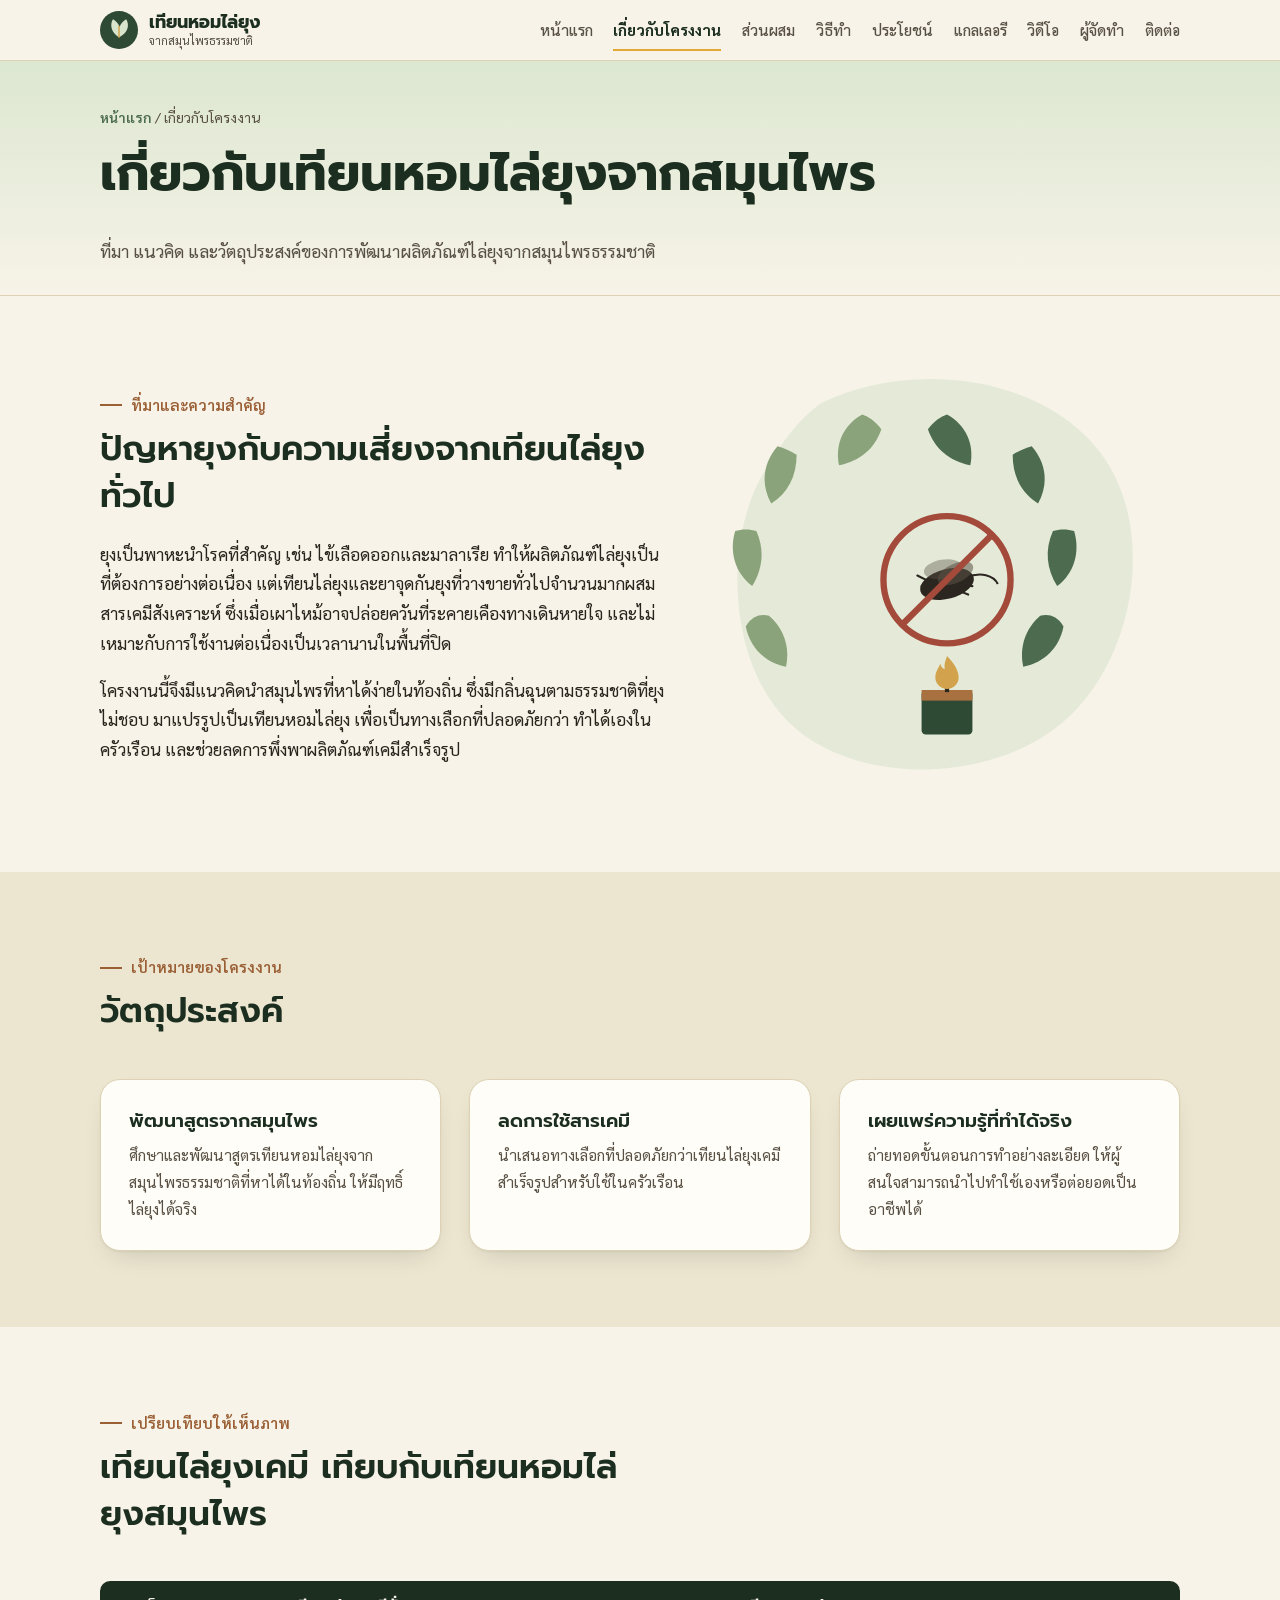
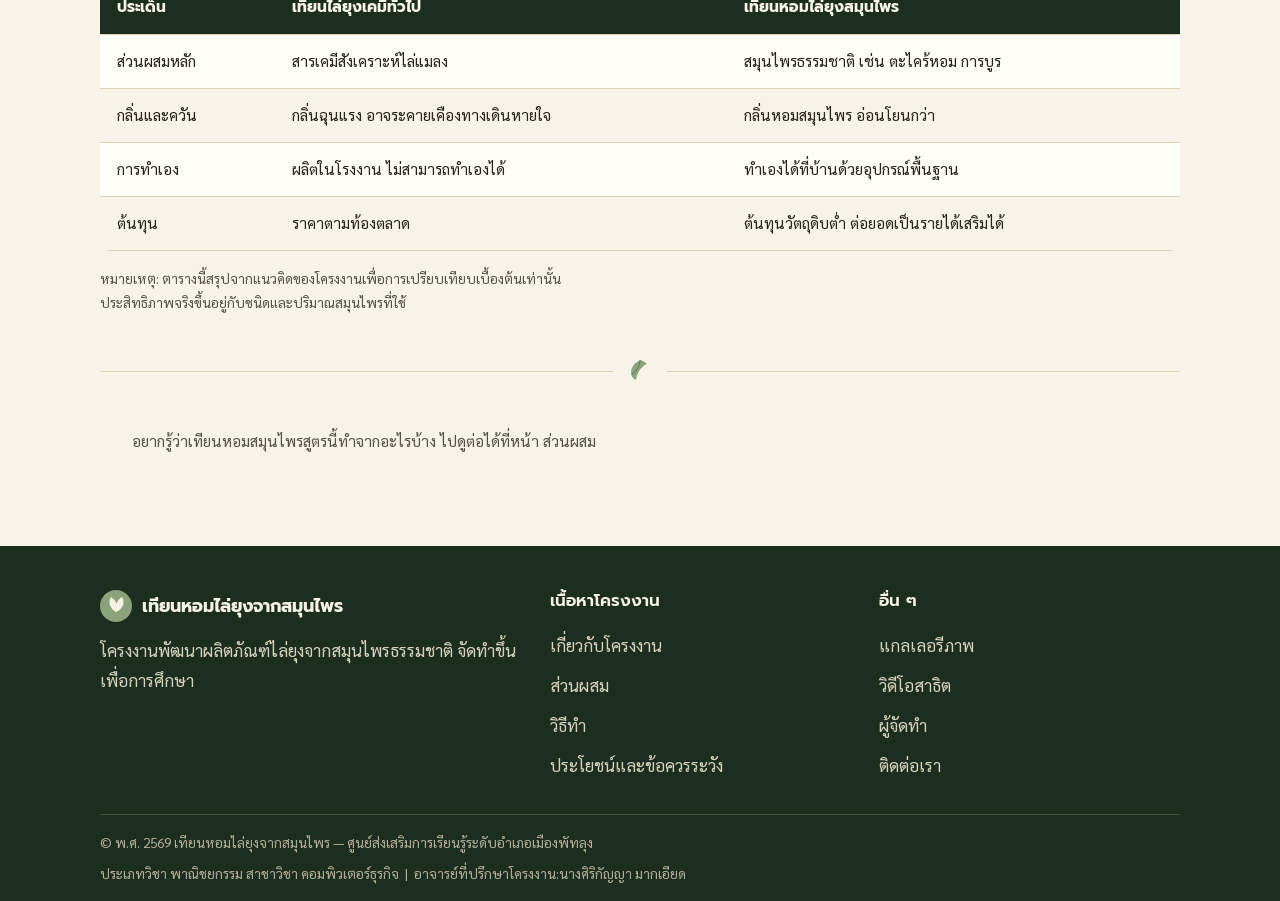
==== commit 1e0ffbde: "Add files via upload" ====
--- a/about.html
+++ b/about.html
@@ -2,16 +2,20 @@
 <html lang="th">
 <head>
 <meta charset="UTF-8">
+<meta name="theme-color" content="#1B2E20">
+<meta property="og:type" content="website">
+<meta property="og:locale" content="th_TH">
 <meta name="viewport" content="width=device-width, initial-scale=1.0">
 <title>เกี่ยวกับโครงงาน | เทียนหอมไล่ยุงจากสมุนไพร</title>
 <meta name="description" content="ที่มา ความสำคัญ และวัตถุประสงค์ของโครงงานเทียนหอมไล่ยุงจากสมุนไพรธรรมชาติ">
 <link rel="icon" href="images/favicon.svg" type="image/svg+xml">
 <link rel="preconnect" href="https://fonts.googleapis.com">
 <link rel="preconnect" href="https://fonts.gstatic.com" crossorigin>
-<link href="https://fonts.googleapis.com/css2?family=Mitr:wght@500;600;700&family=Sarabun:wght@300;400;600;700&display=swap" rel="stylesheet">
+<link href="https://fonts.googleapis.com/css2?family=Prompt:wght@500;600;700&family=Sarabun:wght@300;400;600;700&display=swap" rel="stylesheet">
 <link rel="stylesheet" href="css/style.css">
 </head>
 <body>
+<a class="skip-link" href="#main">ข้ามไปยังเนื้อหา</a>
 
 <header class="site-header">
   <div class="nav-wrap">
@@ -165,7 +169,7 @@
   </div>
 </footer>
 
-<script src="js/main.js"></script>
+<script defer src="js/main.js"></script>
 </body>
 </html>
 
--- a/css/style.css
+++ b/css/style.css
@@ -1,774 +1,209 @@
-/* =========================================================
-   เทียนหอมไล่ยุงจากสมุนไพร — Stylesheet
-   โทนสี: เขียวป่า / น้ำตาลดิน / ครีมธรรมชาติ
-   ========================================================= */
-
-:root {
-  /* --- Color tokens --- */
-  --cream:        #F6F1E3;
-  --cream-dark:   #EBE1C8;
-  --paper:        #FCFAF3;
-  --forest:       #2F4A34;
-  --forest-deep:  #223526;
-  --forest-soft:  #4C6B4F;
-  --sage:         #8AA37A;
-  --sage-pale:    #D9E4CD;
-  --clay:         #8B5E3C;
-  --clay-soft:    #C99361;
-  --gold:         #D2A24C;
-  --ink:          #2B2620;
-  --ink-soft:     #5B5346;
-  --line:         #D8CCAC;
-
-  /* --- Type --- */
-  --font-display: 'Mitr', sans-serif;
-  --font-body: 'Sarabun', sans-serif;
-
-  /* --- Layout --- */
-  --max-width: 1120px;
-  --radius-soft: 6px;
-  --radius-organic: 30% 70% 65% 35% / 40% 45% 55% 60%;
-  --space-1: 0.5rem;
-  --space-2: 1rem;
-  --space-3: 1.75rem;
-  --space-4: 2.75rem;
-  --space-5: 4.5rem;
+/* เทียนหอมไล่ยุงจากสมุนไพร — v2 : forest green + candle amber */
+:root{
+  --cream:#F7F3E8;--cream-dark:#ECE5D0;--paper:#FFFDF7;
+  --forest:#2F4A34;--forest-deep:#1B2E20;--forest-soft:#4C6B4F;
+  --sage:#8AA37A;--sage-pale:#DCE7D0;--clay:#9A5F35;--gold:#E3A935;--glow:#F6C768;
+  --ink:#27231D;--ink-soft:#585044;--line:#DDD2B4;
+  --font-display:'Prompt','Sarabun',sans-serif;--font-body:'Sarabun',sans-serif;
+  --max-width:1120px;--r:10px;--r-lg:20px;
+  --shadow:0 1px 2px rgba(27,46,32,.06),0 12px 28px -14px rgba(27,46,32,.22);
+  --space-1:.5rem;--space-2:1rem;--space-3:1.75rem;--space-4:2.75rem;--space-5:4.75rem;
 }
-
-/* --- Reset --- */
-* { box-sizing: border-box; }
-html { scroll-behavior: smooth; }
-body {
-  margin: 0;
-  background: var(--cream);
-  color: var(--ink);
-  font-family: var(--font-body);
-  font-weight: 400;
-  font-size: 17px;
-  line-height: 1.7;
-  -webkit-font-smoothing: antialiased;
+*{box-sizing:border-box}
+html{scroll-behavior:smooth;scroll-padding-top:5rem;-webkit-text-size-adjust:100%}
+body{margin:0;background:var(--cream);color:var(--ink);font:400 17px/1.75 var(--font-body);-webkit-font-smoothing:antialiased;overflow-x:hidden}
+img{max-width:100%;display:block;height:auto}
+a{color:inherit;text-decoration:none}
+ul,ol{padding:0;margin:0;list-style:none}
+h1,h2,h3,h4{font-family:var(--font-display);color:var(--forest-deep);margin:0 0 .6em;font-weight:600;line-height:1.35}
+h1{font-size:clamp(1.9rem,5vw,3.2rem);font-weight:700;line-height:1.25}
+h2{font-size:clamp(1.5rem,3.2vw,2.15rem)}
+h3{font-size:1.18rem}
+p{margin:0 0 1em;max-width:66ch}
+.lede{font-size:1.1rem;color:var(--ink-soft);max-width:58ch}
+:focus-visible{outline:3px solid var(--gold);outline-offset:3px;border-radius:4px}
+.skip-link{position:absolute;left:1rem;top:-4rem;background:var(--forest-deep);color:#fff;padding:.6em 1em;border-radius:var(--r);z-index:300;transition:top .2s}
+.skip-link:focus{top:1rem}
+@media(prefers-reduced-motion:reduce){*,*::before,*::after{animation:none!important;transition-duration:.001ms!important;scroll-behavior:auto!important}}
+.container{max-width:var(--max-width);margin:0 auto;padding:0 1.25rem}
+.section{padding:var(--space-5) 0}
+.section--alt{background:var(--cream-dark)}
+.section--forest{background:var(--forest-deep);color:var(--cream)}
+.section--forest h2,.section--forest h3{color:var(--cream)}
+.section--forest p{color:#D9D2BC}
+.section-head{max-width:60ch;margin-bottom:var(--space-4)}
+.section-head--center{margin-inline:auto;text-align:center}
+.kicker{display:inline-flex;align-items:center;gap:.6em;color:var(--clay);font-weight:600;font-size:.95rem;margin-bottom:.5em}
+.kicker::before{content:"";width:22px;height:2px;background:currentColor}
+
+/* Buttons */
+.btn{display:inline-flex;align-items:center;justify-content:center;gap:.5em;min-height:48px;padding:.7em 1.6em;border-radius:999px;font:600 1rem var(--font-body);border:2px solid transparent;cursor:pointer;transition:transform .2s,background .2s,color .2s,border-color .2s}
+.btn:hover{transform:translateY(-2px)}
+.btn-primary{background:var(--gold);color:var(--forest-deep);box-shadow:0 10px 24px -10px rgba(227,169,53,.8)}
+.btn-primary:hover{background:var(--glow)}
+.btn-outline{border-color:var(--forest);color:var(--forest-deep)}
+.btn-outline:hover{background:var(--forest-deep);color:var(--cream)}
+
+/* Header */
+.site-header{position:sticky;top:0;z-index:100;background:rgba(247,243,232,.94);backdrop-filter:blur(10px);border-bottom:1px solid var(--line)}
+.site-header.is-scrolled{box-shadow:0 6px 24px -12px rgba(27,46,32,.35)}
+.nav-wrap{position:relative;display:flex;align-items:center;justify-content:space-between;gap:1rem;padding:.7rem 1.25rem;max-width:var(--max-width);margin:0 auto}
+.brand{display:flex;align-items:center;gap:.65em;font:700 1.1rem var(--font-display);color:var(--forest-deep)}
+.brand svg{width:38px;height:38px;flex-shrink:0}
+.brand-text{display:flex;flex-direction:column;line-height:1.2}
+.brand-text small{font:400 .72rem var(--font-body);color:var(--ink-soft)}
+.nav-toggle{display:none;background:none;border:0;cursor:pointer;padding:.7rem;margin-right:-.7rem}
+.nav-toggle span{display:block;width:24px;height:2px;background:var(--forest-deep);margin:5px 0;transition:transform .25s,opacity .25s}
+.nav-links{display:flex;gap:1.3rem;font-size:.95rem}
+.nav-links a{position:relative;padding:.35em 0;color:var(--ink-soft);font-weight:500;white-space:nowrap}
+.nav-links a::after{content:"";position:absolute;left:0;bottom:-2px;width:0;height:2px;background:var(--gold);transition:width .2s}
+.nav-links a:hover{color:var(--forest-deep)}
+.nav-links a:hover::after,.nav-links a[aria-current=page]::after{width:100%}
+.nav-links a[aria-current=page]{color:var(--forest-deep);font-weight:700}
+@media(max-width:1040px){
+  .nav-toggle{display:block}
+  .nav-links{display:none;position:absolute;top:100%;left:0;right:0;flex-direction:column;gap:0;background:var(--paper);padding:.5rem 1.25rem 1.2rem;border-bottom:1px solid var(--line);box-shadow:0 18px 30px -16px rgba(27,46,32,.3)}
+  .nav-links.is-open{display:flex}
+  .nav-links a{padding:.85em 0;border-bottom:1px solid var(--cream-dark);font-size:1.02rem}
+  .nav-links a::after{display:none}
+  .nav-toggle.is-open span:nth-child(1){transform:translateY(7px) rotate(45deg)}
+  .nav-toggle.is-open span:nth-child(2){opacity:0}
+  .nav-toggle.is-open span:nth-child(3){transform:translateY(-7px) rotate(-45deg)}
 }
-img { max-width: 100%; display: block; }
-a { color: inherit; text-decoration: none; }
-ul, ol { padding: 0; margin: 0; list-style: none; }
-h1, h2, h3, h4 {
-  font-family: var(--font-display);
-  color: var(--forest-deep);
-  margin: 0 0 0.6em;
-  font-weight: 600;
-  line-height: 1.3;
-  letter-spacing: -0.01em;
+
+/* Hero — dark forest with candle glow */
+.hero{position:relative;overflow:hidden;color:var(--cream);padding:var(--space-5) 0;background:radial-gradient(60% 70% at 78% 45%,rgba(246,199,104,.28),transparent 70%),linear-gradient(160deg,#1B2E20,#27432E)}
+.hero .container{display:grid;grid-template-columns:1.1fr .9fr;gap:var(--space-4);align-items:center}
+.hero h1{color:#fff}
+.hero .kicker{color:var(--glow)}
+.hero .lede{color:#DAD6C2}
+.hero .btn-outline{border-color:rgba(255,255,255,.5);color:#fff}
+.hero .btn-outline:hover{background:#fff;color:var(--forest-deep)}
+.hero-art img{width:100%;max-width:440px;max-height:60vh;object-fit:contain;margin:0 auto;filter:drop-shadow(0 0 40px rgba(246,199,104,.35))}
+.hero-actions{display:flex;gap:.9rem;flex-wrap:wrap;margin-top:var(--space-3)}
+.hero-stats{display:flex;gap:var(--space-4);margin-top:var(--space-4);flex-wrap:wrap;padding-top:var(--space-3);border-top:1px solid rgba(255,255,255,.18)}
+.stat b{display:block;font:700 2rem/1 var(--font-display);color:var(--glow)}
+.stat span{font-size:.88rem;color:#CFCBB6}
+@media(max-width:880px){
+  .hero{padding:var(--space-4) 0}
+  .hero .container{grid-template-columns:1fr;gap:var(--space-3)}
+  .hero-art{order:-1;max-width:200px;margin:0 auto}
 }
-h1 { font-size: clamp(2rem, 4vw, 3.1rem); font-weight: 700; line-height: 1.2; }
-h2 { font-size: clamp(1.6rem, 2.6vw, 2.2rem); }
-h3 { font-size: 1.3rem; }
-p { margin: 0 0 1em; max-width: 68ch; }
-.lede { font-size: 1.15rem; color: var(--ink-soft); max-width: 60ch; }
-
-:focus-visible {
-  outline: 3px solid var(--clay);
-  outline-offset: 3px;
-}
-
-@media (prefers-reduced-motion: reduce) {
-  *, *::before, *::after {
-    animation-duration: 0.001ms !important;
-    animation-iteration-count: 1 !important;
-    transition-duration: 0.001ms !important;
-    scroll-behavior: auto !important;
-  }
-}
-
-.container {
-  max-width: var(--max-width);
-  margin: 0 auto;
-  padding: 0 1.5rem;
-}
-
-.section {
-  padding: var(--space-5) 0;
-}
-.section--alt {
-  background: var(--cream-dark);
-}
-.section--forest {
-  background: var(--forest-deep);
-  color: var(--cream);
-}
-.section--forest h2, .section--forest h3 { color: var(--cream); }
-.section--forest p { color: #D9D2BC; }
-
-.section-head {
-  max-width: 62ch;
-  margin-bottom: var(--space-4);
-}
-.section-head--center {
-  margin-left: auto;
-  margin-right: auto;
-  text-align: center;
-}
-.kicker {
-  display: inline-flex;
-  align-items: center;
-  gap: 0.5em;
-  color: var(--clay);
-  font-weight: 600;
-  font-size: 0.95rem;
-  margin-bottom: 0.6em;
-}
-.kicker::before {
-  content: "";
-  width: 22px;
-  height: 2px;
-  background: var(--clay);
-  display: inline-block;
-}
-
-/* =========== Buttons =========== */
-.btn {
-  display: inline-flex;
-  align-items: center;
-  gap: 0.5em;
-  padding: 0.85em 1.7em;
-  border-radius: 999px;
-  font-family: var(--font-body);
-  font-weight: 600;
-  font-size: 1rem;
-  border: 2px solid transparent;
-  cursor: pointer;
-  transition: transform 0.2s ease, background 0.2s ease, color 0.2s ease, border-color .2s ease;
-}
-.btn:hover { transform: translateY(-2px); }
-.btn-primary {
-  background: var(--clay);
-  color: var(--paper);
-  box-shadow: 0 8px 20px -8px rgba(139, 94, 60, 0.55);
-}
-.btn-primary:hover { background: var(--forest-deep); box-shadow: 0 10px 22px -8px rgba(34, 53, 38, 0.45); }
-.btn-outline {
-  background: transparent;
-  border-color: var(--forest-deep);
-  color: var(--forest-deep);
-}
-.btn-outline:hover { background: var(--forest-deep); color: var(--cream); }
-.section--forest .btn-outline { border-color: var(--sage-pale); color: var(--cream); }
-.section--forest .btn-outline:hover { background: var(--sage-pale); color: var(--forest-deep); }
-
-/* =========== Header / Nav =========== */
-.site-header {
-  position: sticky;
-  top: 0;
-  z-index: 100;
-  background: rgba(246, 241, 227, 0.92);
-  backdrop-filter: blur(6px);
-  border-bottom: 1px solid var(--line);
-  box-shadow: 0 2px 14px rgba(43, 38, 32, 0.06);
-}
-.nav-wrap {
-  position: relative;
-  display: flex;
-  align-items: center;
-  justify-content: space-between;
-  padding: 0.9rem 1.5rem;
-  max-width: var(--max-width);
-  margin: 0 auto;
-}
-.brand {
-  display: flex;
-  align-items: center;
-  gap: 0.6em;
-  font-family: var(--font-display);
-  font-size: 1.2rem;
-  font-weight: 700;
-  color: var(--forest-deep);
-}
-.brand svg { width: 34px; height: 34px; flex-shrink: 0; }
-.brand-text { display: flex; flex-direction: column; line-height: 1.15; }
-.brand-text small {
-  font-family: var(--font-body);
-  font-weight: 400;
-  font-size: 0.68rem;
-  color: var(--ink-soft);
-}
-
-.nav-toggle {
-  display: none;
-  background: none;
-  border: none;
-  cursor: pointer;
-  padding: 0.4rem;
-}
-.nav-toggle span {
-  display: block;
-  width: 24px;
-  height: 2px;
-  background: var(--forest-deep);
-  margin: 5px 0;
-  transition: transform .25s ease, opacity .25s ease;
-}
-
-.nav-links {
-  display: flex;
-  flex-wrap: wrap;
-  gap: 1.6rem;
-  font-size: 0.97rem;
-}
-.nav-links a {
-  position: relative;
-  padding: 0.3em 0;
-  color: var(--ink-soft);
-  font-weight: 500;
-}
-.nav-links a:hover { color: var(--forest-deep); }
-.nav-links a::after {
-  content: "";
-  position: absolute;
-  left: 0; bottom: -2px;
-  width: 0;
-  height: 2px;
-  background: var(--clay);
-  transition: width .2s ease;
-}
-.nav-links a:hover::after { width: 100%; }
-.nav-links a[aria-current="page"] {
-  color: var(--forest-deep);
-  font-weight: 700;
-}
-.nav-links a[aria-current="page"]::after { width: 100%; }
-
-@media (max-width: 880px) {
-  .nav-toggle { display: block; }
-  .nav-links {
-    position: absolute;
-    top: 100%; left: 0; right: 0;
-    z-index: 50;
-    background: var(--paper);
-    flex-direction: column;
-    gap: 0;
-    padding: 0 1.5rem;
-    border-bottom: 1px solid var(--line);
-    max-height: 0;
-    overflow: hidden;
-    visibility: hidden;
-    box-shadow: 0 16px 28px -16px rgba(43, 38, 32, 0.22);
-    transition: max-height .3s ease, padding .3s ease, visibility 0s linear .3s;
-  }
-  .nav-links.is-open {
-    max-height: 480px;
-    padding: 0.6rem 1.5rem 1.2rem;
-    visibility: visible;
-    transition: max-height .3s ease, padding .3s ease, visibility 0s linear 0s;
-  }
-  .nav-links a { display: block; padding: 0.7em 0; }
-  .nav-toggle.is-open span:nth-child(1) { transform: translateY(7px) rotate(45deg); }
-  .nav-toggle.is-open span:nth-child(2) { opacity: 0; }
-  .nav-toggle.is-open span:nth-child(3) { transform: translateY(-7px) rotate(-45deg); }
-}
-
-/* =========== Hero =========== */
-.hero {
-  padding: var(--space-5) 0 var(--space-4);
-  position: relative;
-  overflow: hidden;
-}
-.hero .container {
-  display: grid;
-  grid-template-columns: 1.1fr 0.9fr;
-  gap: var(--space-4);
-  align-items: center;
-}
-.hero-art { position: relative; }
-.hero-art img { width: 100%; max-width: 460px; margin: 0 auto; }
-.hero-actions {
-  display: flex;
-  gap: 1rem;
-  flex-wrap: wrap;
-  margin-top: var(--space-3);
-}
-.hero-stats {
-  display: flex;
-  gap: var(--space-4);
-  margin-top: var(--space-4);
-  flex-wrap: wrap;
-}
-.stat b {
-  display: block;
-  font-family: var(--font-display);
-  font-size: 2rem;
-  color: var(--clay);
-  line-height: 1;
-}
-.stat span {
-  font-size: 0.88rem;
-  color: var(--ink-soft);
-}
-
-@media (max-width: 880px) {
-  .hero { padding: var(--space-4) 0 var(--space-3); }
-  .hero .container { grid-template-columns: 1fr; gap: var(--space-3); }
-  .hero-art { max-width: 260px; margin: 0 auto; }
-}
-@media (max-width: 560px) {
-  .hero { padding: var(--space-3) 0 var(--space-2); }
-  .hero-art { max-width: 190px; }
-  .hero-stats { gap: var(--space-3); margin-top: var(--space-3); }
-}
-
-/* =========== Feature / icon blocks =========== */
-.grid {
-  display: grid;
-  gap: var(--space-3);
-}
-.grid-3 { grid-template-columns: repeat(3, 1fr); }
-.grid-2 { grid-template-columns: repeat(2, 1fr); }
-.grid-4 { grid-template-columns: repeat(4, 1fr); }
-@media (max-width: 880px) {
-  .grid-3, .grid-4 { grid-template-columns: repeat(2, 1fr); }
-}
-@media (max-width: 560px) {
-  .grid-2, .grid-3, .grid-4 { grid-template-columns: 1fr; }
-}
-
-.feature {
-  padding: var(--space-3);
-  border-left: 3px solid var(--clay);
-  background: var(--paper);
-}
-.feature img, .feature svg { width: 46px; height: 46px; margin-bottom: 0.9rem; }
-.feature h3 { margin-bottom: 0.4em; }
-.feature p { margin-bottom: 0; color: var(--ink-soft); }
-
-/* =========== Process timeline (howto page) =========== */
-.timeline {
-  display: flex;
-  flex-direction: column;
-  gap: var(--space-3);
-}
-.timeline-step {
-  display: grid;
-  grid-template-columns: 64px 1fr;
-  gap: var(--space-3);
-  align-items: start;
-  position: relative;
-  padding-bottom: var(--space-3);
-  border-bottom: 1px solid var(--line);
-}
-.timeline-step:last-child { border-bottom: none; }
-.step-num {
-  width: 56px;
-  height: 56px;
-  border-radius: 50%;
-  background: var(--forest-deep);
-  color: var(--cream);
-  font-family: var(--font-display);
-  font-weight: 700;
-  font-size: 1.3rem;
-  display: flex;
-  align-items: center;
-  justify-content: center;
-}
-.timeline-step img { width: 40px; height: 40px; margin-bottom: 0.6rem; }
-.timeline-step h3 { margin-bottom: 0.3em; }
-.timeline-step p:last-child { margin-bottom: 0; }
-
-/* preview steps strip on home */
-.step-preview-strip {
-  display: flex;
-  overflow-x: auto;
-  gap: var(--space-3);
-  padding-bottom: 0.5rem;
-}
-.step-preview {
-  flex: 0 0 200px;
-  background: var(--paper);
-  padding: var(--space-2);
-  border-radius: var(--radius-soft);
-  border: 1px solid var(--line);
-}
-.step-preview img { width: 40px; height: 40px; margin-bottom: 0.6rem; }
-.step-preview .step-index {
-  font-family: var(--font-display);
-  color: var(--clay);
-  font-weight: 700;
-  font-size: 1.4rem;
-}
-
-/* =========== Ingredient cards =========== */
-.herb-card {
-  background: var(--paper);
-  padding: var(--space-3);
-  border-radius: var(--radius-soft);
-  border: 1px solid var(--line);
-  display: flex;
-  gap: var(--space-2);
-}
-.herb-card img { width: 58px; height: 58px; flex-shrink: 0; }
-.herb-card h3 { margin-bottom: 0.3em; }
-.herb-card p { margin-bottom: 0.4em; font-size: 0.95rem; color: var(--ink-soft); }
-.herb-card .herb-note {
-  font-size: 0.85rem;
-  color: var(--forest-soft);
-  font-weight: 600;
-}
-
-table.spec-table {
-  width: 100%;
-  border-collapse: collapse;
-  background: var(--paper);
-}
-table.spec-table th, table.spec-table td {
-  text-align: left;
-  padding: 0.8em 1em;
-  border-bottom: 1px solid var(--line);
-  font-size: 0.96rem;
-}
-table.spec-table th {
-  font-family: var(--font-display);
-  color: var(--forest-deep);
-  font-weight: 600;
-}
-
-/* =========== Comparison table =========== */
-.compare-table {
-  width: 100%;
-  border-collapse: separate;
-  border-spacing: 0;
-}
-.compare-table th, .compare-table td {
-  padding: 0.9em 1.1em;
-  border-bottom: 1px solid var(--line);
-  font-size: 0.95rem;
-}
-.compare-table thead th {
-  font-family: var(--font-display);
-  font-size: 1.05rem;
-  background: var(--forest-deep);
-  color: var(--cream);
-}
-.compare-table thead th:first-child { border-top-left-radius: var(--radius-soft); }
-.compare-table thead th:last-child { border-top-right-radius: var(--radius-soft); }
-.compare-table tbody tr:nth-child(odd) { background: var(--paper); }
-
-/* =========== Benefit / caution list =========== */
-.check-list li, .warn-list li {
-  display: flex;
-  gap: 0.7em;
-  padding: 0.6em 0;
-  align-items: flex-start;
-}
-.check-list img, .warn-list img { width: 28px; height: 28px; flex-shrink: 0; margin-top: 0.1em; }
-
-/* =========== Gallery =========== */
-.gallery-grid {
-  display: grid;
-  grid-template-columns: repeat(3, 1fr);
-  gap: var(--space-2);
-}
-@media (max-width: 880px) { .gallery-grid { grid-template-columns: repeat(2, 1fr); } }
-@media (max-width: 560px) { .gallery-grid { grid-template-columns: 1fr; } }
-
-.gallery-item {
-  cursor: pointer;
-  border: none;
-  background: var(--paper);
-  padding: 0;
-  border-radius: var(--radius-soft);
-  overflow: hidden;
-  position: relative;
-}
-.gallery-item img { width: 100%; height: 230px; object-fit: cover; transition: transform .35s ease; }
-.gallery-item:hover img { transform: scale(1.05); }
-.gallery-caption {
-  position: absolute;
-  left: 0; right: 0; bottom: 0;
-  padding: 0.6em 0.9em;
-  background: linear-gradient(0deg, rgba(34,53,38,0.85), rgba(34,53,38,0));
-  color: var(--cream);
-  font-size: 0.88rem;
-  text-align: left;
-}
-
-.lightbox {
-  position: fixed;
-  inset: 0;
-  background: rgba(20, 26, 20, 0.9);
-  display: none;
-  align-items: center;
-  justify-content: center;
-  z-index: 200;
-  padding: 2rem;
-}
-.lightbox.is-open { display: flex; }
-.lightbox img { max-width: 640px; width: 100%; border-radius: var(--radius-soft); }
-.lightbox-caption { color: var(--cream); text-align: center; margin-top: 1rem; }
-.lightbox-close {
-  position: absolute;
-  top: 1.5rem; right: 1.5rem;
-  background: none;
-  border: 2px solid var(--cream);
-  color: var(--cream);
-  width: 42px; height: 42px;
-  border-radius: 50%;
-  font-size: 1.3rem;
-  cursor: pointer;
-}
-
-/* =========== Video page =========== */
-.video-frame {
-  position: relative;
-  width: 100%;
-  padding-top: 56.25%;
-  background: var(--forest-deep);
-  border-radius: var(--radius-soft);
-  overflow: hidden;
-}
-.video-frame iframe {
-  position: absolute;
-  inset: 0;
-  width: 100%;
-  height: 100%;
-  border: 0;
-}
-.video-note {
-  background: var(--sage-pale);
-  border-left: 3px solid var(--forest-soft);
-  padding: 1em 1.3em;
-  font-size: 0.92rem;
-  color: var(--forest-deep);
-  margin-top: var(--space-2);
-}
-.video-note code {
-  background: var(--paper);
-  padding: 0.15em 0.4em;
-  border-radius: 4px;
-  font-size: 0.85em;
-}
-
-/* =========== Team =========== */
-.team-grid {
-  display: grid;
-  grid-template-columns: repeat(2, 1fr);
-  gap: var(--space-3);
-}
-@media (max-width: 700px) { .team-grid { grid-template-columns: 1fr; } }
-.team-card {
-  background: var(--paper);
-  border-radius: var(--radius-soft);
-  overflow: hidden;
-  border: 1px solid var(--line);
-  display: flex;
-  gap: var(--space-2);
-  padding: var(--space-3);
-  align-items: flex-start;
-}
-.team-card img.avatar { width: 84px; height: 84px; flex-shrink: 0; }
-.team-fields dl {
-  display: grid;
-  grid-template-columns: auto 1fr;
-  gap: 0.15em 0.7em;
-  font-size: 0.94rem;
-  margin: 0.5em 0 0;
-}
-.team-fields dt { color: var(--ink-soft); white-space: nowrap; }
-.team-fields dd { margin: 0; }
-@media (max-width: 480px) {
-  .team-fields dl { grid-template-columns: 1fr; gap: 0; }
-  .team-fields dt { margin-top: 0.5em; white-space: normal; }
-}
-.fill-blank {
-  display: inline-block;
-  min-width: 140px;
-  border-bottom: 1px dashed var(--ink-soft);
-}
-
-.project-info {
-  background: var(--paper);
-  border: 1px dashed var(--clay);
-  border-radius: var(--radius-soft);
-  padding: var(--space-3);
-}
-.project-info dl {
-  display: grid;
-  grid-template-columns: max-content 1fr;
-  gap: 0.6em 1em;
-  margin: 0.8em 0 0;
-}
-.project-info dt { font-weight: 600; color: var(--forest-deep); white-space: nowrap; }
-.project-info dd { margin: 0; border-bottom: 1px dashed var(--ink-soft); min-height: 1.4em; }
-
-/* =========== Contact / form =========== */
-.form-grid {
-  display: grid;
-  gap: 1.1rem;
-  max-width: 560px;
-}
-.field label {
-  display: block;
-  font-weight: 600;
-  margin-bottom: 0.4em;
-  font-size: 0.95rem;
-  color: var(--forest-deep);
-}
-.field input, .field textarea {
-  width: 100%;
-  padding: 0.75em 0.9em;
-  border: 1px solid var(--line);
-  border-radius: var(--radius-soft);
-  background: var(--paper);
-  font-family: var(--font-body);
-  font-size: 1rem;
-  color: var(--ink);
-}
-.field input:focus, .field textarea:focus {
-  border-color: var(--clay);
-  outline: none;
-}
-.field-error {
-  color: #A34A3B;
-  font-size: 0.85rem;
-  margin-top: 0.3em;
-  display: none;
-}
-.field.has-error input, .field.has-error textarea { border-color: #A34A3B; }
-.field.has-error .field-error { display: block; }
-.form-status {
-  padding: 0.9em 1.2em;
-  border-radius: var(--radius-soft);
-  background: var(--sage-pale);
-  color: var(--forest-deep);
-  display: none;
-  margin-top: 1rem;
-}
-.form-status.is-visible { display: block; }
-
-.contact-info {
-  display: flex;
-  flex-direction: column;
-  gap: 1.2rem;
-}
-.contact-info-item { display: flex; gap: 0.8em; align-items: flex-start; }
-.contact-info-item img { width: 28px; height: 28px; margin-top: 0.15em; }
-
-/* =========== Reference list =========== */
-.ref-list li {
-  padding: 0.5em 0;
-  border-bottom: 1px dashed var(--line);
-  color: var(--ink-soft);
-}
-
-/* =========== Reusable responsive two-column layouts =========== */
-.intro-grid {
-  display: grid;
-  grid-template-columns: 1.1fr 0.9fr;
-  gap: var(--space-4);
-  align-items: center;
-}
-.contact-grid {
-  display: grid;
-  grid-template-columns: 1fr 1fr;
-  gap: var(--space-4);
-}
-.equipment-row {
-  display: grid;
-  grid-template-columns: 120px 1fr;
-  gap: var(--space-3);
-  align-items: start;
-}
-@media (max-width: 880px) {
-  .intro-grid, .contact-grid { grid-template-columns: 1fr; }
-}
-@media (max-width: 600px) {
-  .equipment-row { grid-template-columns: 1fr; }
-  .equipment-row > img { width: 70px; margin-bottom: 0.5rem; }
-}
-.table-scroll { overflow-x: auto; }
-.table-scroll table { min-width: 480px; }
-
-/* =========== Divider =========== */
-.leaf-divider {
-  display: flex;
-  align-items: center;
-  gap: 0.8em;
-  margin: var(--space-4) 0;
-  color: var(--sage);
-}
-.leaf-divider::before, .leaf-divider::after {
-  content: "";
-  flex: 1;
-  height: 1px;
-  background: var(--line);
-}
-.leaf-divider img { width: 26px; height: 26px; }
-
-/* =========== CTA band =========== */
-.cta-band {
-  text-align: center;
-  padding: var(--space-4) var(--space-3);
-  background: var(--forest-deep);
-  color: var(--cream);
-  border-radius: var(--radius-soft);
-}
-.cta-band h2 { color: var(--cream); }
-.cta-band p { color: #D9D2BC; margin-left: auto; margin-right: auto; }
-.cta-band .btn-primary { background: var(--gold); color: var(--forest-deep); }
-.cta-band .btn-primary:hover { background: var(--cream); }
-
-/* =========== Page header (interior pages) =========== */
-.page-header {
-  padding: var(--space-4) 0 var(--space-3);
-  background: var(--cream-dark);
-  border-bottom: 1px solid var(--line);
-}
-.breadcrumb {
-  font-size: 0.88rem;
-  color: var(--ink-soft);
-  margin-bottom: 0.8em;
-}
-.breadcrumb a { color: var(--forest-soft); font-weight: 600; }
-
-/* =========== Footer =========== */
-.site-footer {
-  background: var(--forest-deep);
-  color: #D9D2BC;
-  padding: var(--space-4) 0 var(--space-2);
-}
-.footer-grid {
-  display: grid;
-  grid-template-columns: 1.4fr 1fr 1fr;
-  gap: var(--space-3);
-  padding-bottom: var(--space-3);
-  border-bottom: 1px solid rgba(217, 210, 188, 0.2);
-}
-@media (max-width: 700px) { .footer-grid { grid-template-columns: 1fr; } }
-.footer-grid h4 {
-  color: var(--cream);
-  font-family: var(--font-display);
-  margin-bottom: 0.8em;
-  font-size: 1.05rem;
-}
-.footer-brand { display: flex; align-items: center; gap: 0.6em; margin-bottom: 0.8em; }
-.footer-brand svg { width: 30px; height: 30px; }
-.footer-brand span { font-family: var(--font-display); color: var(--cream); font-size: 1.15rem; font-weight: 700; }
-.footer-grid a { display: block; padding: 0.25em 0; color: #D9D2BC; }
-.footer-grid a:hover { color: var(--gold); }
-.footer-bottom {
-  padding-top: var(--space-2);
-  display: flex;
-  justify-content: space-between;
-  flex-wrap: wrap;
-  gap: 0.5em;
-  font-size: 0.85rem;
-  color: #B7AF97;
-}
-
-/* =========== Utility =========== */
-.mt-0 { margin-top: 0; }
-.text-center { text-align: center; }
-.flex-center { display: flex; align-items: center; justify-content: center; }
-.visually-hidden {
-  position: absolute;
-  width: 1px; height: 1px;
-  overflow: hidden;
-  clip: rect(0 0 0 0);
-  white-space: nowrap;
-}
+@media(max-width:560px){.hero-stats{gap:var(--space-3)}.hero-actions .btn{flex:1 1 100%}}
+
+/* Cards & grids */
+.grid{display:grid;gap:var(--space-3)}
+.grid-2{grid-template-columns:repeat(2,1fr)}.grid-3{grid-template-columns:repeat(3,1fr)}.grid-4{grid-template-columns:repeat(4,1fr)}
+@media(max-width:880px){.grid-3,.grid-4{grid-template-columns:repeat(2,1fr)}}
+@media(max-width:560px){.grid-2,.grid-3,.grid-4{grid-template-columns:1fr}}
+.feature,.herb-card,.team-card,.step-preview{background:var(--paper);border:1px solid var(--line);border-radius:var(--r-lg);box-shadow:var(--shadow);transition:transform .25s,box-shadow .25s}
+.feature{padding:var(--space-3)}
+.feature:hover,.herb-card:hover,.step-preview:hover{transform:translateY(-3px)}
+.feature img,.feature svg{width:52px;height:52px;margin-bottom:.9rem}
+.feature h3{margin-bottom:.4em}.feature p{margin:0;color:var(--ink-soft);font-size:.97rem}
+
+/* Steps */
+.timeline{display:flex;flex-direction:column;gap:var(--space-3)}
+.timeline-step{display:grid;grid-template-columns:60px 1fr;gap:var(--space-3);align-items:start;padding-bottom:var(--space-3);border-bottom:1px solid var(--line)}
+.timeline-step:last-child{border-bottom:0}
+.step-num{width:52px;height:52px;border-radius:50%;background:var(--forest-deep);color:var(--glow);font:700 1.25rem var(--font-display);display:flex;align-items:center;justify-content:center}
+.timeline-step img{width:44px;height:44px;margin-bottom:.6rem}
+.timeline-step p:last-child{margin-bottom:0}
+.step-preview-strip{display:flex;overflow-x:auto;gap:var(--space-2);padding:.4rem .2rem 1rem;scroll-snap-type:x proximity}
+.step-preview{flex:0 0 190px;padding:var(--space-2);scroll-snap-align:start}
+.step-preview img{width:44px;height:44px;margin-bottom:.5rem}
+.step-preview .step-index{font:700 1.3rem var(--font-display);color:var(--clay)}
+.step-preview h3{font-size:1rem;margin:0}
+
+.herb-card{padding:var(--space-3);display:flex;gap:var(--space-2)}
+.herb-card img{width:60px;height:60px;flex-shrink:0}
+.herb-card p{margin-bottom:.4em;font-size:.95rem;color:var(--ink-soft)}
+.herb-card .herb-note{font-size:.86rem;color:var(--forest-soft);font-weight:600}
+
+/* Tables */
+table.spec-table,.compare-table{width:100%;border-collapse:collapse;background:var(--paper);border-radius:var(--r);overflow:hidden}
+table.spec-table th,table.spec-table td,.compare-table th,.compare-table td{text-align:left;padding:.85em 1.1em;border-bottom:1px solid var(--line);font-size:.96rem}
+table.spec-table th{font-family:var(--font-display);color:var(--forest-deep)}
+.compare-table thead th{font-family:var(--font-display);background:var(--forest-deep);color:var(--cream)}
+.compare-table tbody tr:nth-child(even){background:var(--cream)}
+.table-scroll{overflow-x:auto;-webkit-overflow-scrolling:touch}.table-scroll table{min-width:480px}
+.check-list li,.warn-list li{display:flex;gap:.7em;padding:.6em 0;align-items:flex-start}
+.check-list img,.warn-list img{width:28px;height:28px;flex-shrink:0;margin-top:.15em}
+
+/* Gallery */
+.gallery-grid{display:grid;grid-template-columns:repeat(3,1fr);gap:var(--space-2)}
+@media(max-width:880px){.gallery-grid{grid-template-columns:repeat(2,1fr)}}
+@media(max-width:520px){.gallery-grid{grid-template-columns:1fr}}
+.gallery-item{cursor:zoom-in;border:0;background:var(--paper);padding:0;border-radius:var(--r-lg);overflow:hidden;position:relative;box-shadow:var(--shadow)}
+.gallery-item img{width:100%;height:240px;object-fit:cover;transition:transform .4s}
+.gallery-item:hover img{transform:scale(1.05)}
+.gallery-caption{position:absolute;inset:auto 0 0 0;padding:1.6em 1em .7em;background:linear-gradient(0deg,rgba(27,46,32,.9),transparent);color:#fff;font-size:.9rem;text-align:left}
+.lightbox{position:fixed;inset:0;background:rgba(15,22,16,.92);display:none;flex-direction:column;align-items:center;justify-content:center;z-index:200;padding:1.5rem}
+.lightbox.is-open{display:flex}
+.lightbox img{max-width:min(720px,100%);max-height:78vh;object-fit:contain;border-radius:var(--r)}
+.lightbox-caption{color:var(--cream);text-align:center;margin-top:1rem}
+.lightbox-close{position:absolute;top:1rem;right:1rem;background:rgba(255,255,255,.1);border:2px solid var(--cream);color:var(--cream);width:48px;height:48px;border-radius:50%;font-size:1.3rem;cursor:pointer}
+
+/* Video */
+.video-frame{position:relative;width:100%;padding-top:56.25%;background:var(--forest-deep);border-radius:var(--r-lg);overflow:hidden;box-shadow:var(--shadow)}
+.video-frame iframe{position:absolute;inset:0;width:100%;height:100%;border:0}
+.video-note{background:var(--sage-pale);border-left:4px solid var(--forest-soft);padding:1em 1.3em;font-size:.92rem;color:var(--forest-deep);margin-top:var(--space-2);border-radius:0 var(--r) var(--r) 0}
+.video-note code{background:var(--paper);padding:.15em .4em;border-radius:4px;font-size:.85em}
+
+/* Team */
+.team-grid{display:grid;grid-template-columns:repeat(2,1fr);gap:var(--space-3)}
+@media(max-width:700px){.team-grid{grid-template-columns:1fr}}
+.team-card{display:flex;gap:var(--space-2);padding:var(--space-3);align-items:flex-start}
+.team-card img.avatar{width:96px;height:96px;flex-shrink:0;border-radius:50%;object-fit:cover;object-position:center top;border:3px solid var(--sage-pale);background:var(--sage-pale)}
+.team-card h3{margin-bottom:.2em}
+.team-fields dl{display:grid;grid-template-columns:auto 1fr;gap:.15em .7em;font-size:.94rem;margin:.5em 0 0}
+.team-fields dt{color:var(--ink-soft);white-space:nowrap}.team-fields dd{margin:0}
+@media(max-width:480px){.team-card{flex-direction:column;align-items:center;text-align:center}.team-fields dl{grid-template-columns:1fr;gap:0}.team-fields dt{margin-top:.5em;white-space:normal}}
+.fill-blank{display:inline-block;min-width:140px;border-bottom:1px dashed var(--ink-soft)}
+.project-info{background:var(--paper);border:1px dashed var(--clay);border-radius:var(--r-lg);padding:var(--space-3)}
+.project-info dl{display:grid;grid-template-columns:max-content 1fr;gap:.6em 1em;margin:.8em 0 0}
+.project-info dt{font-weight:600;color:var(--forest-deep)}.project-info dd{margin:0;border-bottom:1px dashed var(--ink-soft);min-height:1.4em}
+@media(max-width:560px){.project-info dl{grid-template-columns:1fr;gap:.2em}.project-info dd{margin-bottom:.6em}}
+
+/* Contact / form */
+.form-grid{display:grid;gap:1.1rem;max-width:560px}
+.field label{display:block;font-weight:600;margin-bottom:.4em;font-size:.95rem;color:var(--forest-deep)}
+.field input,.field textarea{width:100%;padding:.8em 1em;border:1.5px solid var(--line);border-radius:var(--r);background:var(--paper);font:1rem var(--font-body);color:var(--ink);transition:border-color .2s,box-shadow .2s}
+.field input:focus,.field textarea:focus{border-color:var(--forest-soft);box-shadow:0 0 0 4px rgba(138,163,122,.3);outline:0}
+.field-error{color:#A33C2B;font-size:.85rem;margin-top:.3em;display:none}
+.field.has-error input,.field.has-error textarea{border-color:#A33C2B}.field.has-error .field-error{display:block}
+.form-status{padding:.9em 1.2em;border-radius:var(--r);background:var(--sage-pale);color:var(--forest-deep);display:none;margin-top:1rem}
+.form-status.is-visible{display:block}
+.contact-info{display:flex;flex-direction:column;gap:1.2rem}
+.contact-info-item{display:flex;gap:.8em;align-items:flex-start}.contact-info-item img{width:28px;height:28px;margin-top:.15em}
+.ref-list li{padding:.6em 0;border-bottom:1px dashed var(--line);color:var(--ink-soft)}
+
+/* Layout helpers */
+.intro-grid{display:grid;grid-template-columns:1.1fr .9fr;gap:var(--space-4);align-items:center}
+.contact-grid{display:grid;grid-template-columns:1fr 1fr;gap:var(--space-4)}
+.equipment-row{display:grid;grid-template-columns:120px 1fr;gap:var(--space-3);align-items:start}
+@media(max-width:880px){.intro-grid,.contact-grid{grid-template-columns:1fr}}
+@media(max-width:600px){.equipment-row{grid-template-columns:1fr}.equipment-row>img{width:70px;margin-bottom:.5rem}.section{padding:var(--space-4) 0}}
+.leaf-divider{display:flex;align-items:center;gap:.8em;margin:var(--space-4) 0}
+.leaf-divider::before,.leaf-divider::after{content:"";flex:1;height:1px;background:var(--line)}
+.leaf-divider img{width:26px;height:26px}
+.cta-band{text-align:center;padding:var(--space-4) var(--space-3);color:var(--cream);border-radius:var(--r-lg);background:radial-gradient(70% 120% at 50% 0,rgba(246,199,104,.22),transparent 70%),var(--forest-deep)}
+.cta-band h2{color:#fff}.cta-band p{color:#D9D2BC;margin-inline:auto}
+
+/* Interior page header */
+.page-header{padding:var(--space-4) 0 var(--space-3);background:linear-gradient(180deg,var(--sage-pale),var(--cream));border-bottom:1px solid var(--line)}
+.breadcrumb{font-size:.88rem;color:var(--ink-soft);margin-bottom:.8em}
+.breadcrumb a{color:var(--forest-soft);font-weight:600}
+.page-header p:last-child{margin-bottom:0}
+
+/* Footer */
+.site-footer{background:var(--forest-deep);color:#D9D2BC;padding:var(--space-4) 0 var(--space-2)}
+.footer-grid{display:grid;grid-template-columns:1.4fr 1fr 1fr;gap:var(--space-3);padding-bottom:var(--space-3);border-bottom:1px solid rgba(217,210,188,.2)}
+@media(max-width:700px){.footer-grid{grid-template-columns:1fr}}
+.footer-grid h4{color:var(--cream);margin-bottom:.8em;font-size:1.05rem}
+.footer-brand{display:flex;align-items:center;gap:.6em;margin-bottom:.8em}.footer-brand svg{width:32px;height:32px}
+.footer-brand span{font:700 1.1rem var(--font-display);color:var(--cream)}
+.footer-grid a{display:block;padding:.3em 0;color:#D9D2BC}.footer-grid a:hover{color:var(--glow)}
+.footer-bottom{padding-top:var(--space-2);display:flex;justify-content:space-between;flex-wrap:wrap;gap:.5em;font-size:.85rem;color:#B7AF97}
+.mt-0{margin-top:0}.text-center{text-align:center}.flex-center{display:flex;align-items:center;justify-content:center}
+.visually-hidden{position:absolute;width:1px;height:1px;overflow:hidden;clip:rect(0 0 0 0);white-space:nowrap}
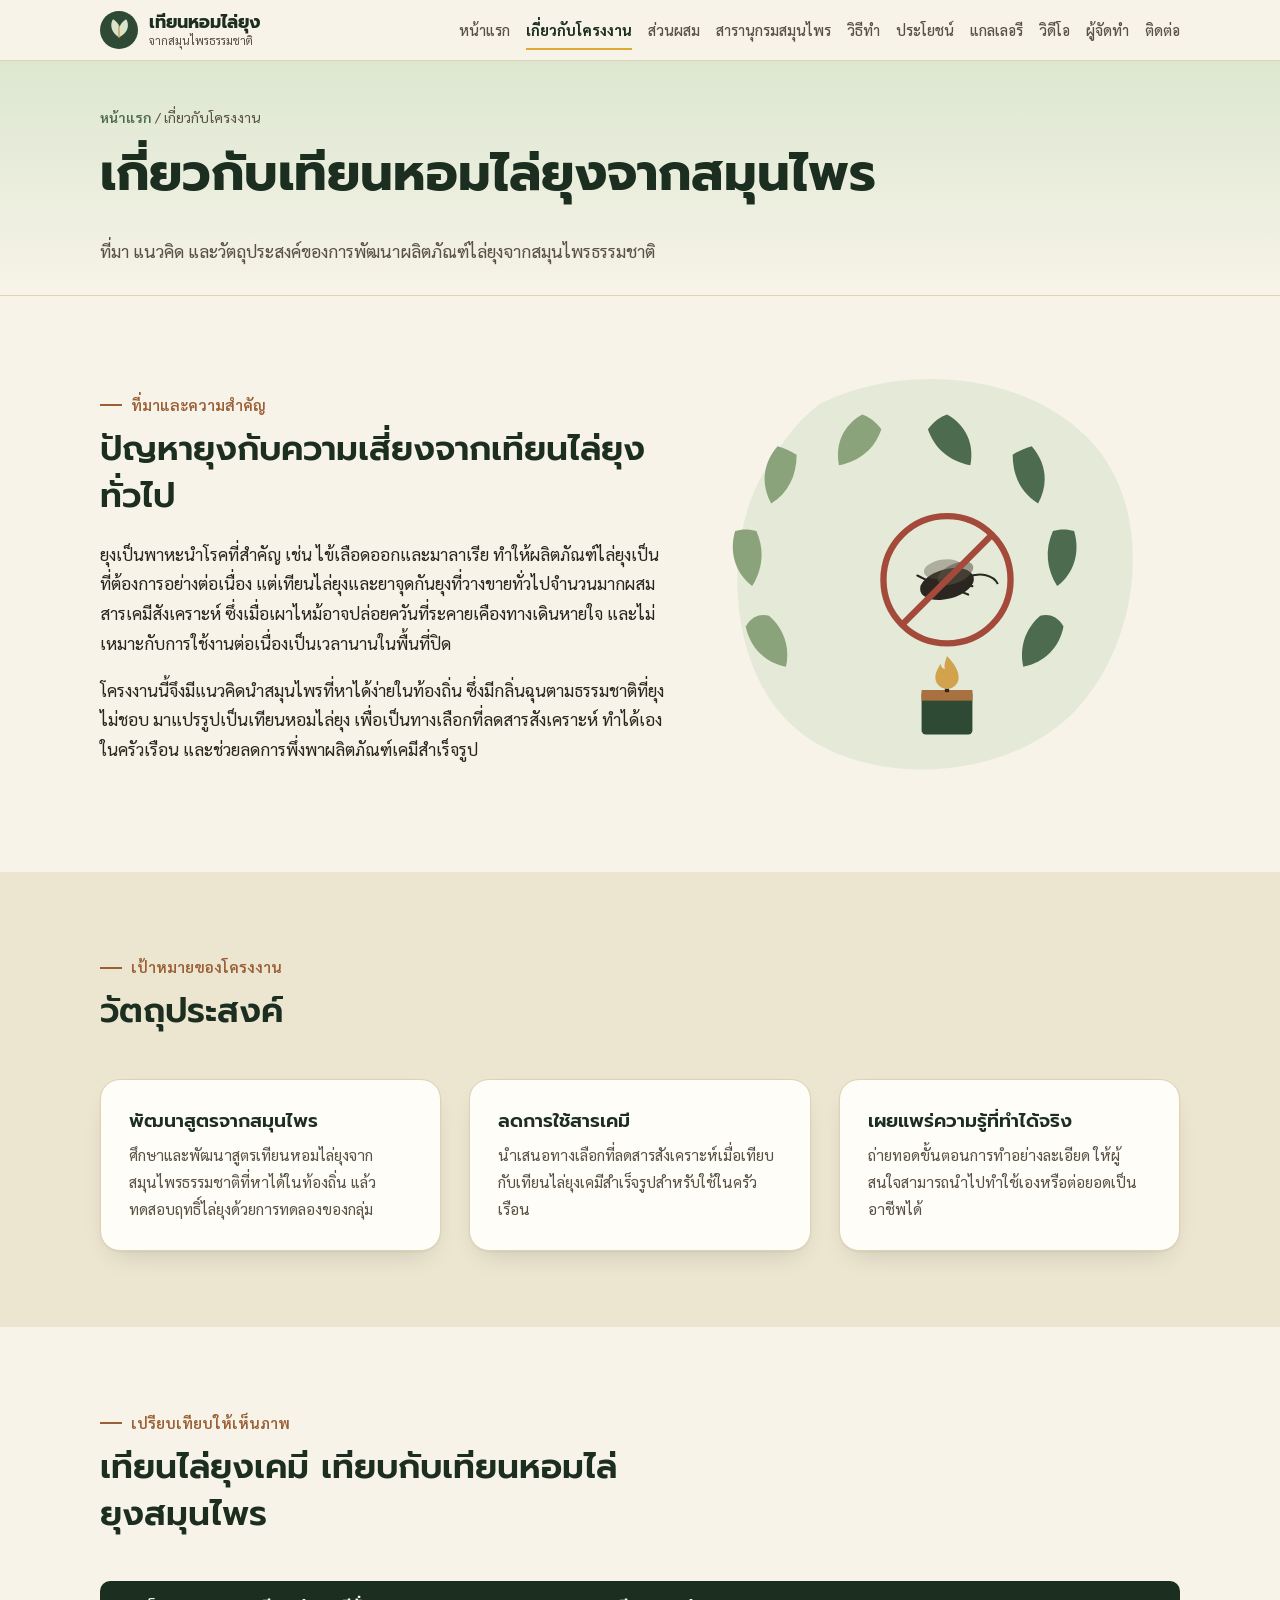
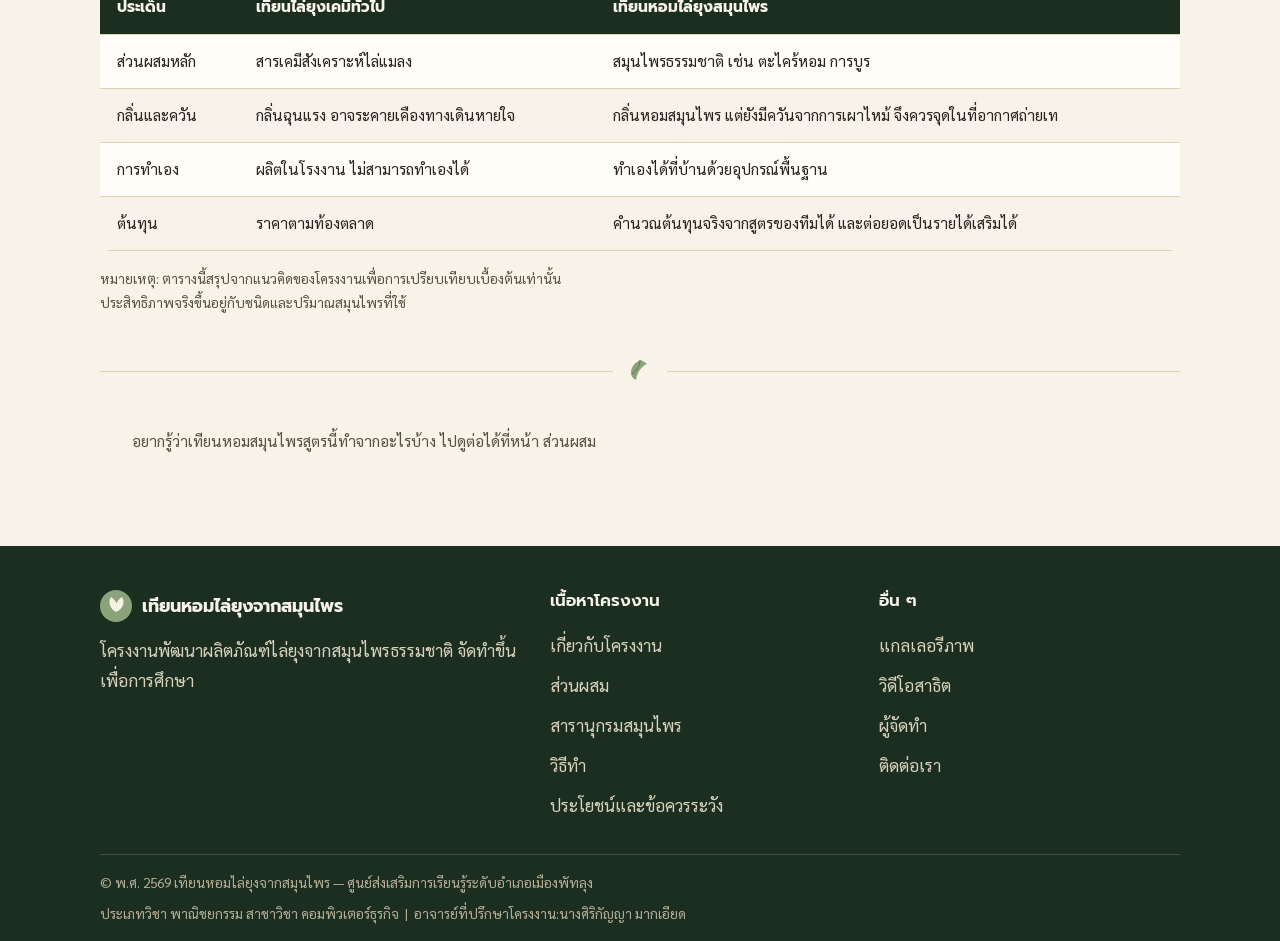
==== commit ff2838b1: "Add files via upload" ====
--- a/about.html
+++ b/about.html
@@ -30,6 +30,7 @@
       <a href="index.html">หน้าแรก</a>
       <a href="about.html">เกี่ยวกับโครงงาน</a>
       <a href="ingredients.html">ส่วนผสม</a>
+      <a href="herbs.html">สารานุกรมสมุนไพร</a>
       <a href="howto.html">วิธีทำ</a>
       <a href="benefits.html">ประโยชน์</a>
       <a href="gallery.html">แกลเลอรี</a>
@@ -57,7 +58,7 @@
             <p class="kicker">ที่มาและความสำคัญ</p>
             <h2>ปัญหายุงกับความเสี่ยงจากเทียนไล่ยุงทั่วไป</h2>
             <p>ยุงเป็นพาหะนำโรคที่สำคัญ เช่น ไข้เลือดออกและมาลาเรีย ทำให้ผลิตภัณฑ์ไล่ยุงเป็นที่ต้องการอย่างต่อเนื่อง แต่เทียนไล่ยุงและยาจุดกันยุงที่วางขายทั่วไปจำนวนมากผสมสารเคมีสังเคราะห์ ซึ่งเมื่อเผาไหม้อาจปล่อยควันที่ระคายเคืองทางเดินหายใจ และไม่เหมาะกับการใช้งานต่อเนื่องเป็นเวลานานในพื้นที่ปิด</p>
-            <p>โครงงานนี้จึงมีแนวคิดนำสมุนไพรที่หาได้ง่ายในท้องถิ่น ซึ่งมีกลิ่นฉุนตามธรรมชาติที่ยุงไม่ชอบ มาแปรรูปเป็นเทียนหอมไล่ยุง เพื่อเป็นทางเลือกที่ปลอดภัยกว่า ทำได้เองในครัวเรือน และช่วยลดการพึ่งพาผลิตภัณฑ์เคมีสำเร็จรูป</p>
+            <p>โครงงานนี้จึงมีแนวคิดนำสมุนไพรที่หาได้ง่ายในท้องถิ่น ซึ่งมีกลิ่นฉุนตามธรรมชาติที่ยุงไม่ชอบ มาแปรรูปเป็นเทียนหอมไล่ยุง เพื่อเป็นทางเลือกที่ลดสารสังเคราะห์ ทำได้เองในครัวเรือน และช่วยลดการพึ่งพาผลิตภัณฑ์เคมีสำเร็จรูป</p>
           </div>
           <div>
             <img src="images/about-illustration.svg" alt="ภาพประกอบแนวคิดการใช้สมุนไพรธรรมชาติแทนสารเคมีในการป้องกันยุง">
@@ -75,11 +76,11 @@
       <div class="grid grid-3">
         <div class="feature">
           <h3>พัฒนาสูตรจากสมุนไพร</h3>
-          <p>ศึกษาและพัฒนาสูตรเทียนหอมไล่ยุงจากสมุนไพรธรรมชาติที่หาได้ในท้องถิ่น ให้มีฤทธิ์ไล่ยุงได้จริง</p>
+          <p>ศึกษาและพัฒนาสูตรเทียนหอมไล่ยุงจากสมุนไพรธรรมชาติที่หาได้ในท้องถิ่น แล้วทดสอบฤทธิ์ไล่ยุงด้วยการทดลองของกลุ่ม</p>
         </div>
         <div class="feature">
           <h3>ลดการใช้สารเคมี</h3>
-          <p>นำเสนอทางเลือกที่ปลอดภัยกว่าเทียนไล่ยุงเคมีสำเร็จรูปสำหรับใช้ในครัวเรือน</p>
+          <p>นำเสนอทางเลือกที่ลดสารสังเคราะห์เมื่อเทียบกับเทียนไล่ยุงเคมีสำเร็จรูปสำหรับใช้ในครัวเรือน</p>
         </div>
         <div class="feature">
           <h3>เผยแพร่ความรู้ที่ทำได้จริง</h3>
@@ -113,7 +114,7 @@
           <tr>
             <td>กลิ่นและควัน</td>
             <td>กลิ่นฉุนแรง อาจระคายเคืองทางเดินหายใจ</td>
-            <td>กลิ่นหอมสมุนไพร อ่อนโยนกว่า</td>
+            <td>กลิ่นหอมสมุนไพร แต่ยังมีควันจากการเผาไหม้ จึงควรจุดในที่อากาศถ่ายเท</td>
           </tr>
           <tr>
             <td>การทำเอง</td>
@@ -123,7 +124,7 @@
           <tr>
             <td>ต้นทุน</td>
             <td>ราคาตามท้องตลาด</td>
-            <td>ต้นทุนวัตถุดิบต่ำ ต่อยอดเป็นรายได้เสริมได้</td>
+            <td>คำนวณต้นทุนจริงจากสูตรของทีมได้ และต่อยอดเป็นรายได้เสริมได้</td>
           </tr>
         </tbody>
       </table>
@@ -151,6 +152,7 @@
         <h4>เนื้อหาโครงงาน</h4>
         <a href="about.html">เกี่ยวกับโครงงาน</a>
         <a href="ingredients.html">ส่วนผสม</a>
+        <a href="herbs.html">สารานุกรมสมุนไพร</a>
         <a href="howto.html">วิธีทำ</a>
         <a href="benefits.html">ประโยชน์และข้อควรระวัง</a>
       </div>
--- a/css/style.css
+++ b/css/style.css
@@ -207,3 +207,37 @@
 .footer-bottom{padding-top:var(--space-2);display:flex;justify-content:space-between;flex-wrap:wrap;gap:.5em;font-size:.85rem;color:#B7AF97}
 .mt-0{margin-top:0}.text-center{text-align:center}.flex-center{display:flex;align-items:center;justify-content:center}
 .visually-hidden{position:absolute;width:1px;height:1px;overflow:hidden;clip:rect(0 0 0 0);white-space:nowrap}
+
+/* Herb encyclopedia */
+.nav-links{gap:1rem;font-size:.92rem}
+.herb-tools{display:flex;flex-wrap:wrap;gap:.8rem;align-items:center;margin-bottom:var(--space-3);position:sticky;top:64px;z-index:20;background:var(--cream);padding:.6rem 0}
+.herb-tools input,.herb-tools select{min-height:48px;padding:.6em 1em;border:1.5px solid var(--line);border-radius:999px;background:var(--paper);font:1rem var(--font-body);color:var(--ink)}
+.herb-tools input{flex:1 1 240px}
+#herb-count{font-size:.9rem;color:var(--ink-soft)}
+.herb-grid{display:grid;grid-template-columns:repeat(auto-fill,minmax(250px,1fr));gap:var(--space-2);margin-bottom:var(--space-3)}
+.herb-tile{text-align:left;font:inherit;color:inherit;cursor:pointer;background:var(--paper);border:1px solid var(--line);border-radius:var(--r-lg);padding:var(--space-3);box-shadow:var(--shadow);display:flex;flex-direction:column;gap:.2rem;transition:transform .2s,border-color .2s}
+.herb-tile:hover{transform:translateY(-3px);border-color:var(--sage)}
+.herb-tile h3{margin:0}.herb-tile em{font-size:.85rem;color:var(--forest-soft)}
+.herb-tile p{margin:.4rem 0;font-size:.92rem;color:var(--ink-soft);flex:1}
+.herb-grp{align-self:flex-start;font-size:.78rem;font-weight:600;background:var(--sage-pale);color:var(--forest);border-radius:999px;padding:.1em .8em;margin-bottom:.4rem}
+.herb-more{color:var(--clay);font-weight:600;font-size:.92rem}
+#herb-dialog{border:0;border-radius:var(--r-lg);padding:var(--space-3);width:min(560px,calc(100% - 2rem));max-height:88vh;background:var(--paper);color:var(--ink);box-shadow:0 30px 80px rgba(0,0,0,.4)}
+#herb-dialog::backdrop{background:rgba(15,22,16,.7)}
+#herb-dialog .lightbox-close{position:absolute;top:.8rem;right:.8rem;color:var(--forest-deep);border-color:var(--line);background:var(--cream)}
+.herb-sci{font-style:italic;color:var(--forest-soft);margin-top:-.4em}
+.herb-dl{display:grid;grid-template-columns:7.5em 1fr;gap:.7em 1em;margin:0}
+.herb-dl dt{font-weight:600;color:var(--forest-deep)}.herb-dl dd{margin:0}
+.herb-dl dd.warn{color:#8A3A2B}
+@media(max-width:520px){.herb-dl{grid-template-columns:1fr;gap:.1em}.herb-dl dd{margin-bottom:.7em}}
+
+/* How-to */
+.facts{display:grid;grid-template-columns:repeat(3,1fr);gap:var(--space-2);margin-bottom:var(--space-4)}
+.facts div{background:var(--paper);border:1px solid var(--line);border-radius:var(--r-lg);padding:var(--space-2) var(--space-3);box-shadow:var(--shadow)}
+.facts b{display:block;color:var(--clay);font-family:var(--font-display);margin-bottom:.2em}
+@media(max-width:700px){.facts{grid-template-columns:1fr}}
+.step-time{display:inline-block;font-size:.85rem;font-weight:600;background:var(--sage-pale);color:var(--forest);border-radius:999px;padding:.1em .9em}
+.faq{background:var(--paper);border:1px solid var(--line);border-radius:var(--r);margin-bottom:.7rem;padding:0 1.2rem}
+.faq summary{cursor:pointer;font-weight:600;padding:1em 0;color:var(--forest-deep)}
+.faq p{color:var(--ink-soft)}
+.compare-table td{vertical-align:top}
+.feature[style*="border-left-color"]{border-left:1px solid var(--line)!important}
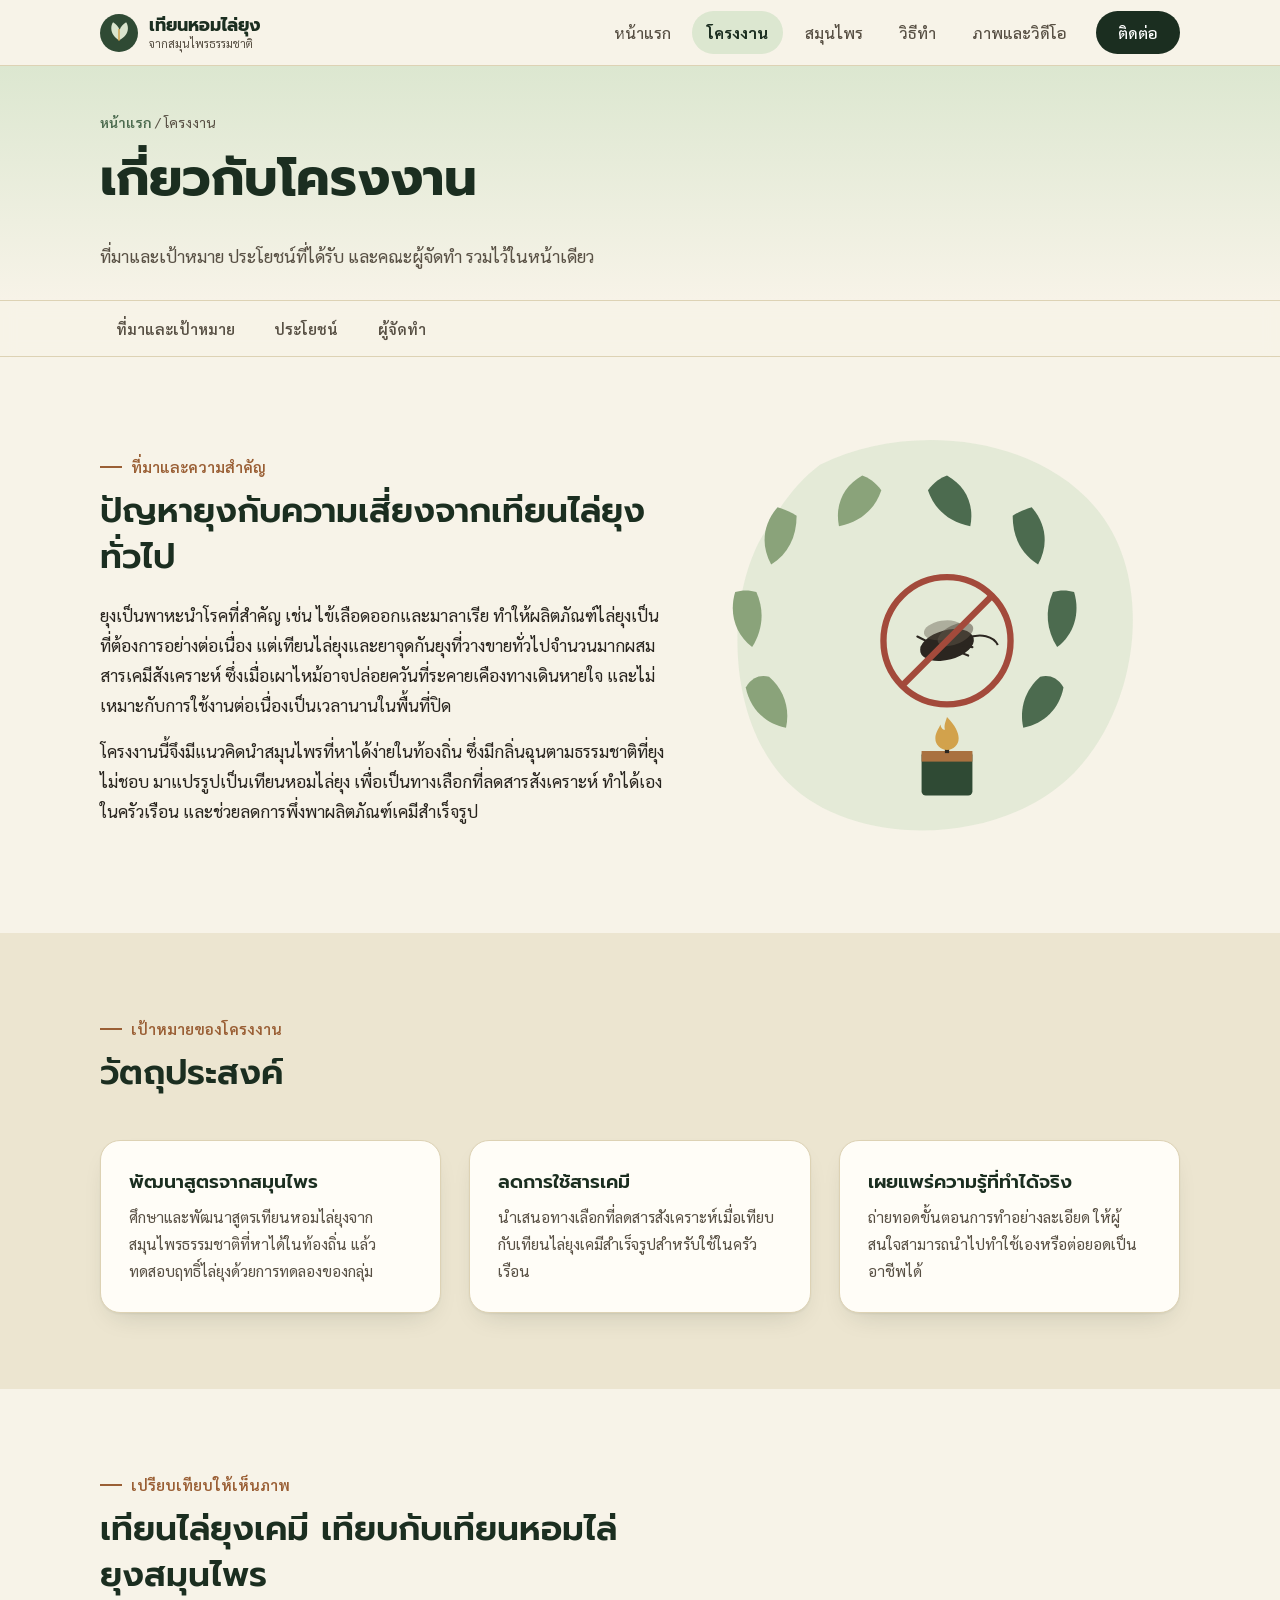
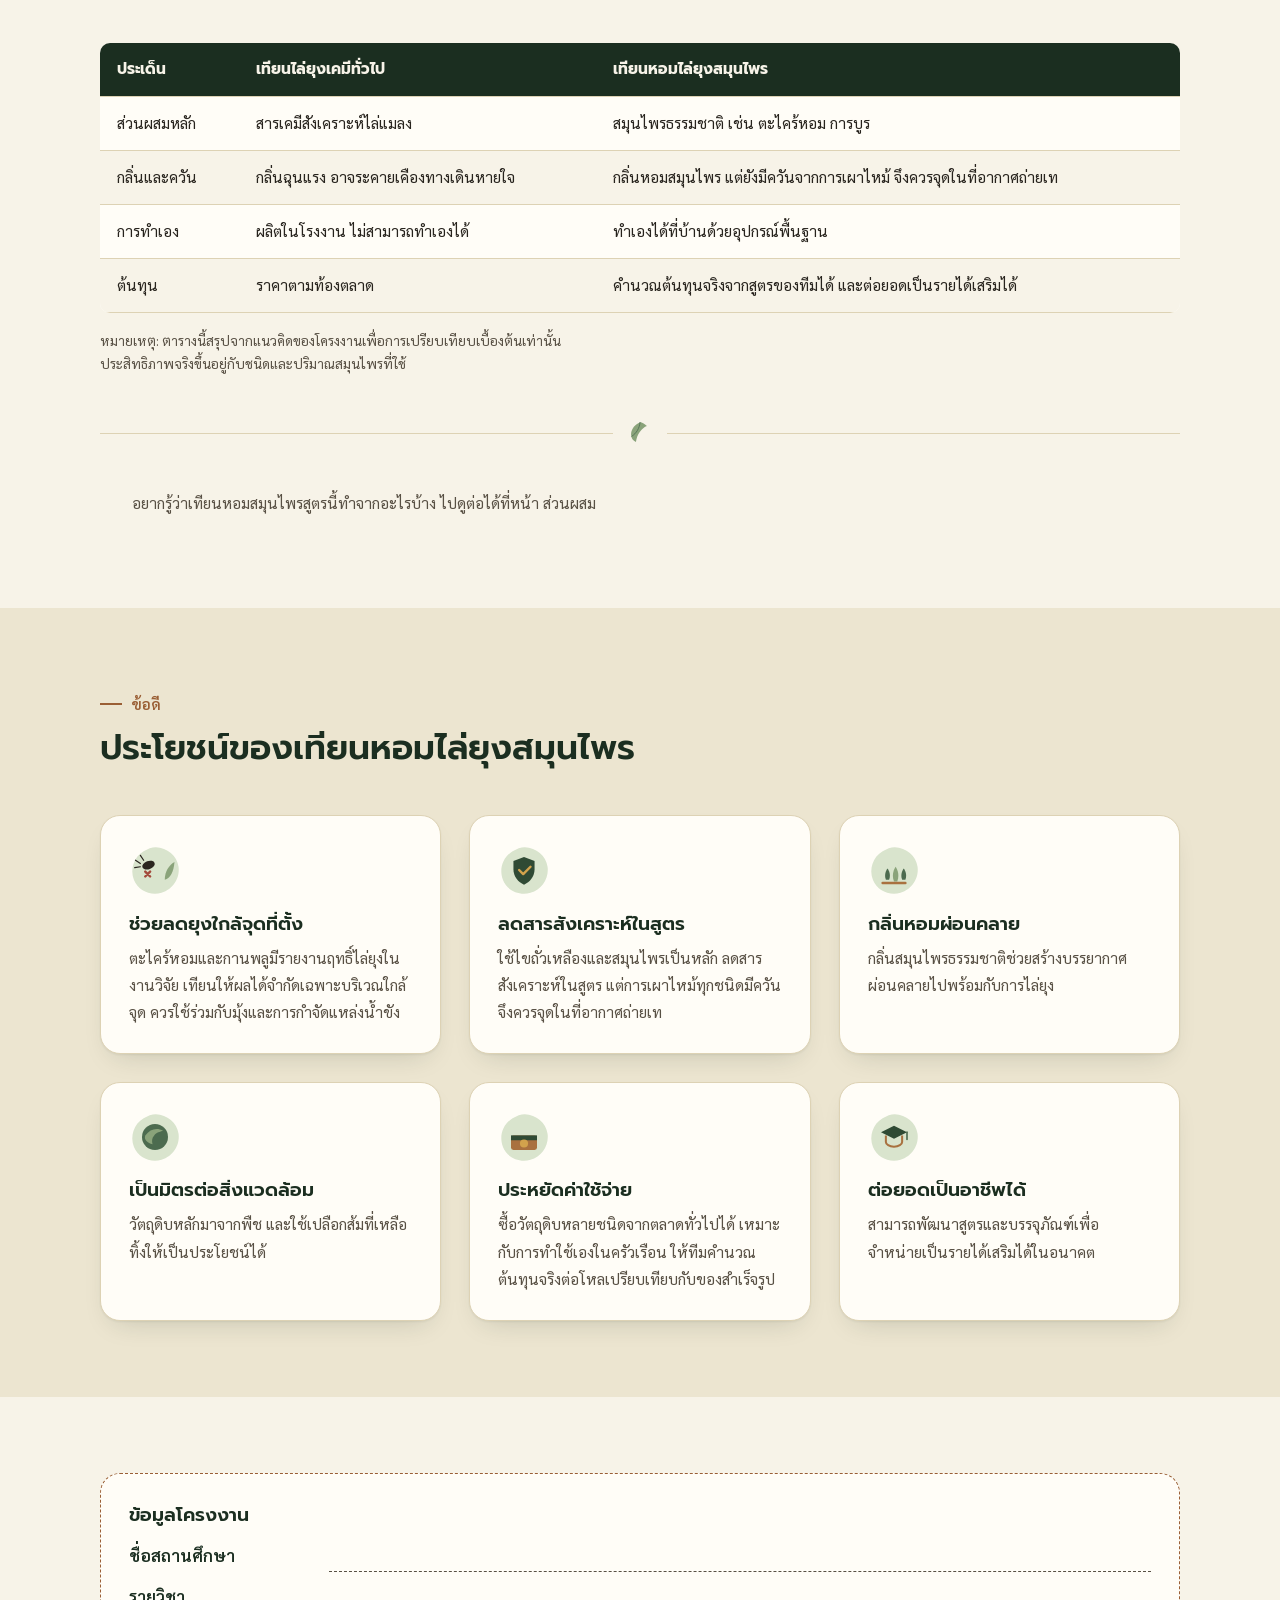
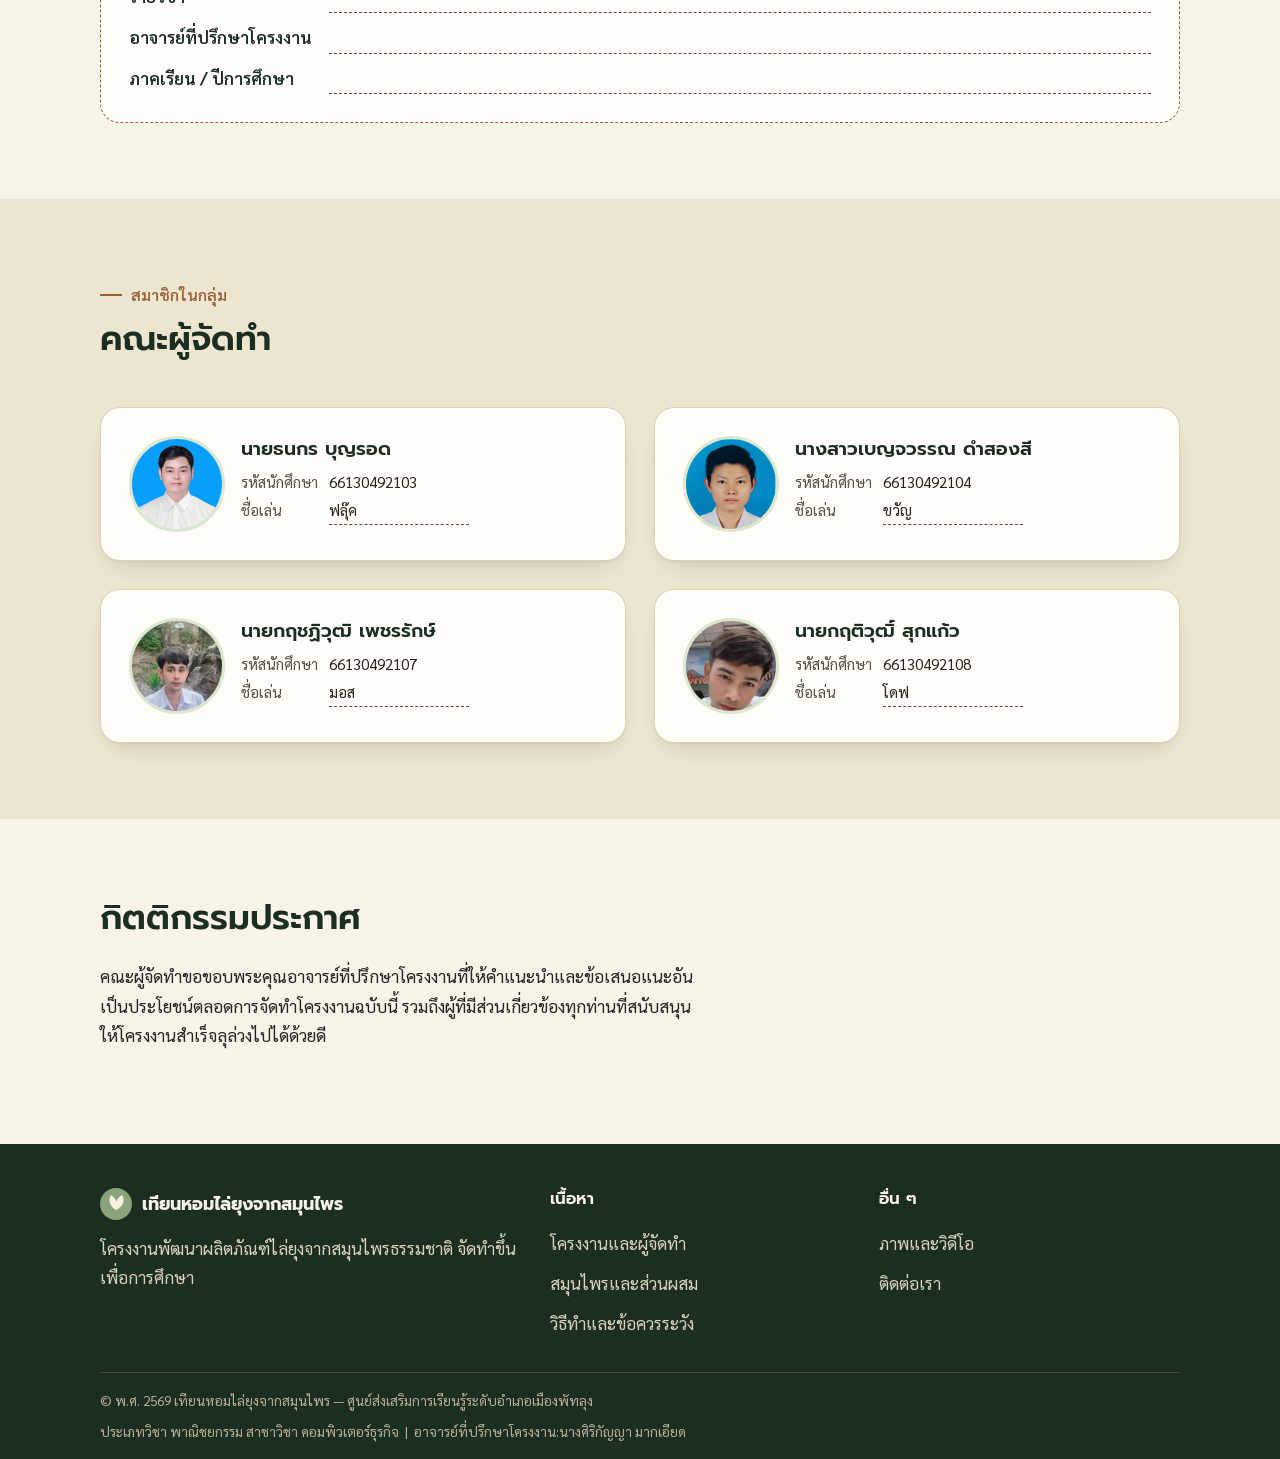
==== commit 5abef56b: "Add files via upload" ====
--- a/about.html
+++ b/about.html
@@ -6,8 +6,8 @@
 <meta property="og:type" content="website">
 <meta property="og:locale" content="th_TH">
 <meta name="viewport" content="width=device-width, initial-scale=1.0">
-<title>เกี่ยวกับโครงงาน | เทียนหอมไล่ยุงจากสมุนไพร</title>
-<meta name="description" content="ที่มา ความสำคัญ และวัตถุประสงค์ของโครงงานเทียนหอมไล่ยุงจากสมุนไพรธรรมชาติ">
+<title>โครงงานและผู้จัดทำ | เทียนหอมไล่ยุงจากสมุนไพร</title>
+<meta name="description" content="ที่มา เป้าหมาย ประโยชน์ และคณะผู้จัดทำโครงงานเทียนหอมไล่ยุงจากสมุนไพร">
 <link rel="icon" href="images/favicon.svg" type="image/svg+xml">
 <link rel="preconnect" href="https://fonts.googleapis.com">
 <link rel="preconnect" href="https://fonts.gstatic.com" crossorigin>
@@ -28,30 +28,20 @@
     </button>
     <nav class="nav-links" id="site-nav">
       <a href="index.html">หน้าแรก</a>
-      <a href="about.html">เกี่ยวกับโครงงาน</a>
-      <a href="ingredients.html">ส่วนผสม</a>
-      <a href="herbs.html">สารานุกรมสมุนไพร</a>
+      <a href="about.html">โครงงาน</a>
+      <a href="herbs.html">สมุนไพร</a>
       <a href="howto.html">วิธีทำ</a>
-      <a href="benefits.html">ประโยชน์</a>
-      <a href="gallery.html">แกลเลอรี</a>
-      <a href="video.html">วิดีโอ</a>
-      <a href="team.html">ผู้จัดทำ</a>
-      <a href="contact.html">ติดต่อ</a>
+      <a href="gallery.html">ภาพและวิดีโอ</a>
+      <a href="contact.html" class="nav-cta">ติดต่อ</a>
     </nav>
   </div>
 </header>
 
 <main id="main">
-
-  <div class="page-header">
-    <div class="container">
-      <p class="breadcrumb"><a href="index.html">หน้าแรก</a> / เกี่ยวกับโครงงาน</p>
-      <h1>เกี่ยวกับเทียนหอมไล่ยุงจากสมุนไพร</h1>
-      <p class="lede">ที่มา แนวคิด และวัตถุประสงค์ของการพัฒนาผลิตภัณฑ์ไล่ยุงจากสมุนไพรธรรมชาติ</p>
-    </div>
-  </div>
-
-  <section class="section">
+  <div class="page-header"><div class="container"><p class="breadcrumb"><a href="index.html">หน้าแรก</a> / โครงงาน</p><h1>เกี่ยวกับโครงงาน</h1><p class="lede">ที่มาและเป้าหมาย ประโยชน์ที่ได้รับ และคณะผู้จัดทำ รวมไว้ในหน้าเดียว</p></div></div>
+  <nav class="subnav" aria-label="เมนูในหน้านี้"><div class="container"><a href="#about">ที่มาและเป้าหมาย</a><a href="#benefits">ประโยชน์</a><a href="#team">ผู้จัดทำ</a></div></nav>
+
+<section id="about" class="section">
     <div class="container">
       <div class="intro-grid">
           <div>
@@ -67,7 +57,7 @@
     </div>
   </section>
 
-  <section class="section section--alt">
+<section class="section section--alt">
     <div class="container">
       <div class="section-head">
         <p class="kicker">เป้าหมายของโครงงาน</p>
@@ -90,7 +80,7 @@
     </div>
   </section>
 
-  <section class="section">
+<section class="section">
     <div class="container">
       <div class="section-head">
         <p class="kicker">เปรียบเทียบให้เห็นภาพ</p>
@@ -132,7 +122,126 @@
       <p style="margin-top:1rem; font-size:0.85rem; color:var(--ink-soft);">หมายเหตุ: ตารางนี้สรุปจากแนวคิดของโครงงานเพื่อการเปรียบเทียบเบื้องต้นเท่านั้น ประสิทธิภาพจริงขึ้นอยู่กับชนิดและปริมาณสมุนไพรที่ใช้</p>
 
       <div class="leaf-divider"><img src="images/icon-leaf.svg" alt=""></div>
-      <p class="text-center" style="color:var(--ink-soft); font-size:0.95rem;">อยากรู้ว่าเทียนหอมสมุนไพรสูตรนี้ทำจากอะไรบ้าง ไปดูต่อได้ที่หน้า <a href="ingredients.html">ส่วนผสม</a></p>
+      <p class="text-center" style="color:var(--ink-soft); font-size:0.95rem;">อยากรู้ว่าเทียนหอมสมุนไพรสูตรนี้ทำจากอะไรบ้าง ไปดูต่อได้ที่หน้า <a href="herbs.html#recipe">ส่วนผสม</a></p>
+    </div>
+  </section>
+
+<section id="benefits" class="section section--alt">
+    <div class="container">
+      <div class="section-head">
+        <p class="kicker">ข้อดี</p>
+        <h2>ประโยชน์ของเทียนหอมไล่ยุงสมุนไพร</h2>
+      </div>
+      <div class="grid grid-3">
+        <div class="feature">
+          <img src="images/benefit-natural.svg" alt="">
+          <h3>ช่วยลดยุงใกล้จุดที่ตั้ง</h3>
+          <p>ตะไคร้หอมและกานพลูมีรายงานฤทธิ์ไล่ยุงในงานวิจัย เทียนให้ผลได้จำกัดเฉพาะบริเวณใกล้จุด ควรใช้ร่วมกับมุ้งและการกำจัดแหล่งน้ำขัง</p>
+        </div>
+        <div class="feature">
+          <img src="images/benefit-safe.svg" alt="">
+          <h3>ลดสารสังเคราะห์ในสูตร</h3>
+          <p>ใช้ไขถั่วเหลืองและสมุนไพรเป็นหลัก ลดสารสังเคราะห์ในสูตร แต่การเผาไหม้ทุกชนิดมีควัน จึงควรจุดในที่อากาศถ่ายเท</p>
+        </div>
+        <div class="feature">
+          <img src="images/benefit-relax.svg" alt="">
+          <h3>กลิ่นหอมผ่อนคลาย</h3>
+          <p>กลิ่นสมุนไพรธรรมชาติช่วยสร้างบรรยากาศผ่อนคลายไปพร้อมกับการไล่ยุง</p>
+        </div>
+        <div class="feature">
+          <img src="images/benefit-eco.svg" alt="">
+          <h3>เป็นมิตรต่อสิ่งแวดล้อม</h3>
+          <p>วัตถุดิบหลักมาจากพืช และใช้เปลือกส้มที่เหลือทิ้งให้เป็นประโยชน์ได้</p>
+        </div>
+        <div class="feature">
+          <img src="images/benefit-save.svg" alt="">
+          <h3>ประหยัดค่าใช้จ่าย</h3>
+          <p>ซื้อวัตถุดิบหลายชนิดจากตลาดทั่วไปได้ เหมาะกับการทำใช้เองในครัวเรือน ให้ทีมคำนวณต้นทุนจริงต่อโหลเปรียบเทียบกับของสำเร็จรูป</p>
+        </div>
+        <div class="feature">
+          <img src="images/benefit-career.svg" alt="">
+          <h3>ต่อยอดเป็นอาชีพได้</h3>
+          <p>สามารถพัฒนาสูตรและบรรจุภัณฑ์เพื่อจำหน่ายเป็นรายได้เสริมได้ในอนาคต</p>
+        </div>
+      </div>
+    </div>
+  </section>
+
+<section id="team" class="section">
+    <div class="container">
+      <div class="project-info">
+        <h3 class="mt-0">ข้อมูลโครงงาน</h3>
+        <dl>
+          <dt>ชื่อสถานศึกษา</dt><dd>&nbsp;</dd>
+          <dt>รายวิชา</dt><dd>&nbsp;</dd>
+          <dt>อาจารย์ที่ปรึกษาโครงงาน</dt><dd>&nbsp;</dd>
+          <dt>ภาคเรียน / ปีการศึกษา</dt><dd>&nbsp;</dd>
+        </dl>
+      </div>
+    </div>
+  </section>
+
+<section class="section section--alt">
+    <div class="container">
+      <div class="section-head">
+        <p class="kicker">สมาชิกในกลุ่ม</p>
+        <h2>คณะผู้จัดทำ</h2>
+      </div>
+      <div class="team-grid">
+
+        <div class="team-card">
+          <img loading="lazy" decoding="async" class="avatar" src="images/thanakorn.jpg" alt="">
+          <div class="team-fields">
+            <h3>นายธนกร บุญรอด</h3>
+            <dl>
+              <dt>รหัสนักศึกษา</dt><dd>66130492103</dd>
+              <dt>ชื่อเล่น</dt><dd><span class="fill-blank">ฟลุ๊ค</span></dd>
+            </dl>
+          </div>
+        </div>
+
+        <div class="team-card">
+          <img loading="lazy" decoding="async" class="avatar" src="images/benchawan.jpg" alt="">
+          <div class="team-fields">
+            <h3>นางสาวเบญจวรรณ ดำสองสี</h3>
+            <dl>
+              <dt>รหัสนักศึกษา</dt><dd>66130492104</dd>
+              <dt>ชื่อเล่น</dt><dd><span class="fill-blank">ขวัญ</span></dd>
+            </dl>
+          </div>
+        </div>
+
+        <div class="team-card">
+          <img loading="lazy" decoding="async" class="avatar" src="images/Krittiwut.jpg" alt="">
+          <div class="team-fields">
+            <h3>นายกฤชฏิวุฒิ เพชรรักษ์</h3>
+            <dl>
+              <dt>รหัสนักศึกษา</dt><dd>66130492107</dd>
+              <dt>ชื่อเล่น</dt><dd><span class="fill-blank">มอส</span></dd>
+            </dl>
+          </div>
+        </div>
+
+        <div class="team-card">
+          <img loading="lazy" decoding="async" class="avatar" src="images/krittiwu.jpg" alt="">
+          <div class="team-fields">
+            <h3>นายกฤติวุฒิ์ สุกแก้ว</h3>
+            <dl>
+              <dt>รหัสนักศึกษา</dt><dd>66130492108</dd>
+              <dt>ชื่อเล่น</dt><dd><span class="fill-blank">โดฟ</span></dd>
+            </dl>
+          </div>
+        </div>
+
+      </div>
+      
+    </div>
+  </section>
+
+<section class="section">
+    <div class="container">
+      <h2>กิตติกรรมประกาศ</h2>
+      <p>คณะผู้จัดทำขอขอบพระคุณอาจารย์ที่ปรึกษาโครงงานที่ให้คำแนะนำและข้อเสนอแนะอันเป็นประโยชน์ตลอดการจัดทำโครงงานฉบับนี้ รวมถึงผู้ที่มีส่วนเกี่ยวข้องทุกท่านที่สนับสนุนให้โครงงานสำเร็จลุล่วงไปได้ด้วยดี</p>
     </div>
   </section>
 
@@ -149,18 +258,14 @@
         <p>โครงงานพัฒนาผลิตภัณฑ์ไล่ยุงจากสมุนไพรธรรมชาติ จัดทำขึ้นเพื่อการศึกษา</p>
       </div>
       <div>
-        <h4>เนื้อหาโครงงาน</h4>
-        <a href="about.html">เกี่ยวกับโครงงาน</a>
-        <a href="ingredients.html">ส่วนผสม</a>
-        <a href="herbs.html">สารานุกรมสมุนไพร</a>
-        <a href="howto.html">วิธีทำ</a>
-        <a href="benefits.html">ประโยชน์และข้อควรระวัง</a>
+        <h4>เนื้อหา</h4>
+        <a href="about.html">โครงงานและผู้จัดทำ</a>
+        <a href="herbs.html">สมุนไพรและส่วนผสม</a>
+        <a href="howto.html">วิธีทำและข้อควรระวัง</a>
       </div>
       <div>
         <h4>อื่น ๆ</h4>
-        <a href="gallery.html">แกลเลอรีภาพ</a>
-        <a href="video.html">วิดีโอสาธิต</a>
-        <a href="team.html">ผู้จัดทำ</a>
+        <a href="gallery.html">ภาพและวิดีโอ</a>
         <a href="contact.html">ติดต่อเรา</a>
       </div>
     </div>
--- a/css/style.css
+++ b/css/style.css
@@ -241,3 +241,30 @@
 .faq p{color:var(--ink-soft)}
 .compare-table td{vertical-align:top}
 .feature[style*="border-left-color"]{border-left:1px solid var(--line)!important}
+
+/* v8: navigation & page structure */
+:root{--hdr:62px}
+@media(max-width:1040px){:root{--hdr:72px}}
+html{scroll-padding-top:calc(var(--hdr) + 70px)}
+.nav-links{gap:.4rem;font-size:.98rem;align-items:center}
+.nav-links a{padding:.5em .95em;border-radius:999px}
+.nav-links a::after{display:none}
+.nav-links a:hover{background:var(--sage-pale)}
+.nav-links a[aria-current=page]{background:var(--sage-pale);color:var(--forest-deep)}
+.nav-links a.nav-cta{background:var(--forest-deep);color:#fff;margin-left:.5rem;padding:.5em 1.4em}
+.nav-links a.nav-cta:hover{background:var(--forest)}
+@media(max-width:1040px){.nav-links{align-items:stretch;gap:0}.nav-links a{border-radius:0;padding:.85em 0}.nav-links a[aria-current=page]{background:none;color:var(--clay)}.nav-links a.nav-cta{margin:.8rem 0 0;text-align:center;border-radius:999px}}
+.subnav{position:sticky;top:var(--hdr);z-index:50;background:rgba(247,243,232,.96);backdrop-filter:blur(8px);border-bottom:1px solid var(--line)}
+.subnav .container{display:flex;gap:.4rem;overflow-x:auto;padding-block:.55rem;scrollbar-width:none}
+.subnav a{flex:none;padding:.4em 1.1em;border-radius:999px;font-weight:600;font-size:.93rem;color:var(--ink-soft);white-space:nowrap;transition:background .2s,color .2s}
+.subnav a:hover{background:var(--sage-pale);color:var(--forest-deep)}
+.subnav a[aria-current=true]{background:var(--forest-deep);color:#fff}
+.herb-tools{position:static}
+.quick-wrap{margin-top:-2.6rem;position:relative;z-index:2;padding-bottom:var(--space-4)}
+.quick-card{display:block;transition:transform .2s,border-color .2s}
+.quick-card:hover{transform:translateY(-4px);border-color:var(--sage)}
+.quick-card p{font-size:.9rem}
+.section-head .lede{margin-bottom:0}
+.hero{padding-bottom:calc(var(--space-5) + 3rem)}
+@media(max-width:880px){.hero{padding-bottom:calc(var(--space-4) + 3.2rem)}}
+@media(max-width:560px){.quick-wrap .grid{grid-template-columns:repeat(2,1fr);gap:.7rem}.quick-card{padding:1rem}.quick-card img{width:38px;height:38px;margin-bottom:.5rem}.quick-card h3{font-size:1rem}.quick-card p{font-size:.82rem;line-height:1.5}}
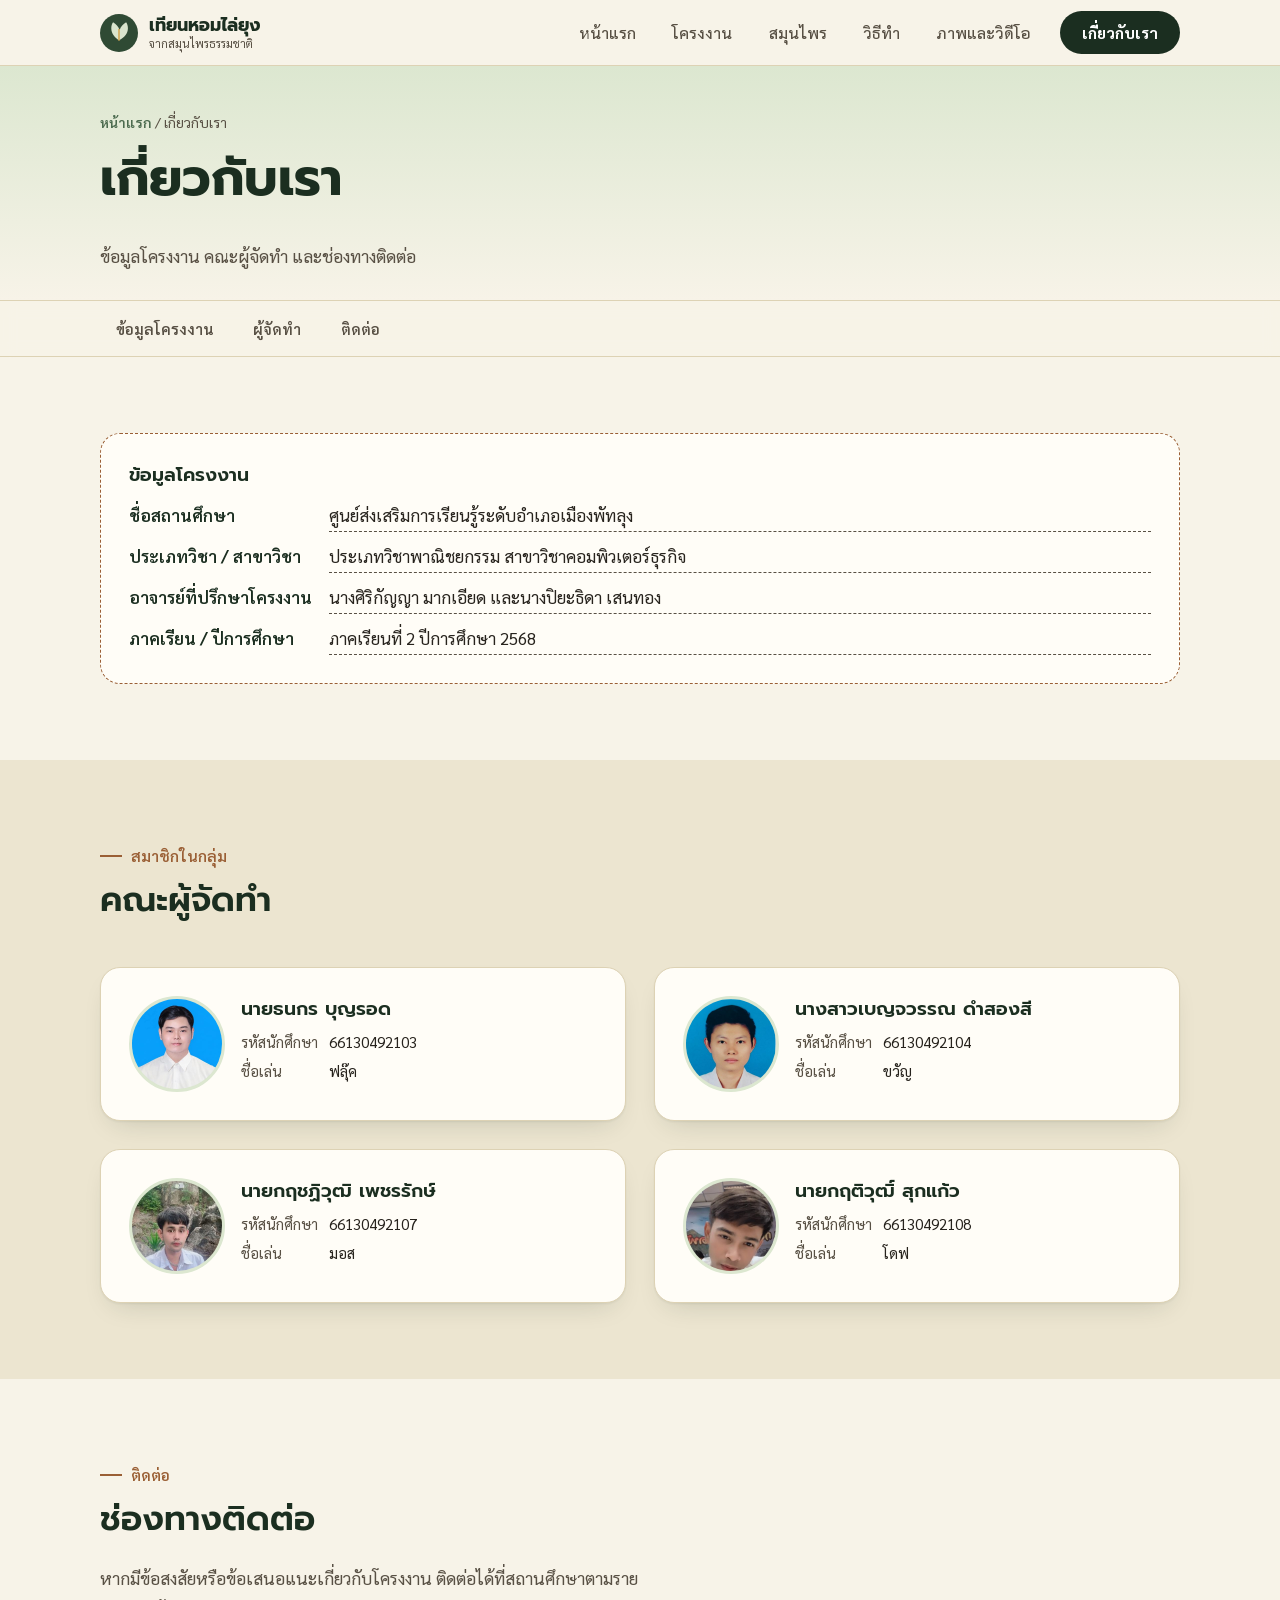
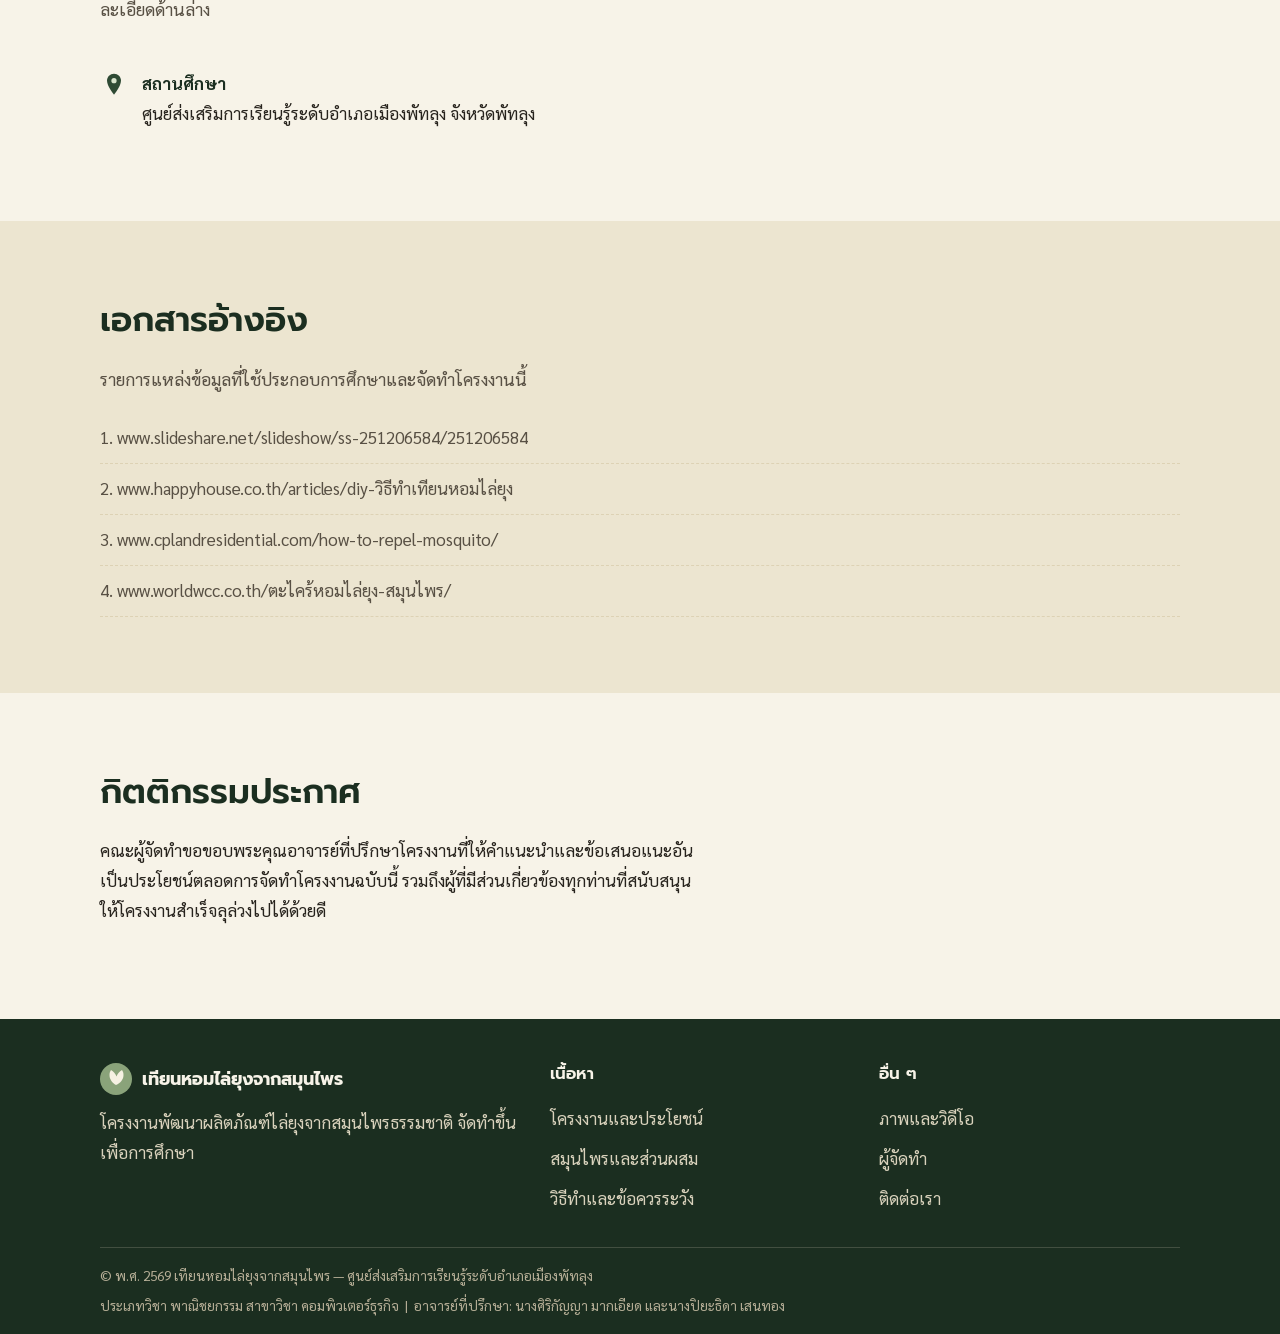
==== commit 7d9dd0be: "Add files via upload" ====
--- a/about.html
+++ b/about.html
@@ -3,11 +3,13 @@
 <head>
 <meta charset="UTF-8">
 <meta name="theme-color" content="#1B2E20">
+<meta property="og:title" content="เกี่ยวกับเรา | เทียนหอมไล่ยุงจากสมุนไพร">
+<meta property="og:description" content="คณะผู้จัดทำ ข้อมูลโครงงาน และช่องทางติดต่อ เทียนหอมไล่ยุงจากสมุนไพร">
 <meta property="og:type" content="website">
 <meta property="og:locale" content="th_TH">
 <meta name="viewport" content="width=device-width, initial-scale=1.0">
-<title>โครงงานและผู้จัดทำ | เทียนหอมไล่ยุงจากสมุนไพร</title>
-<meta name="description" content="ที่มา เป้าหมาย ประโยชน์ และคณะผู้จัดทำโครงงานเทียนหอมไล่ยุงจากสมุนไพร">
+<title>เกี่ยวกับเรา | เทียนหอมไล่ยุงจากสมุนไพร</title>
+<meta name="description" content="คณะผู้จัดทำ ข้อมูลโครงงาน และช่องทางติดต่อ เทียนหอมไล่ยุงจากสมุนไพร">
 <link rel="icon" href="images/favicon.svg" type="image/svg+xml">
 <link rel="preconnect" href="https://fonts.googleapis.com">
 <link rel="preconnect" href="https://fonts.gstatic.com" crossorigin>
@@ -28,160 +30,32 @@
     </button>
     <nav class="nav-links" id="site-nav">
       <a href="index.html">หน้าแรก</a>
-      <a href="about.html">โครงงาน</a>
+      <a href="project.html">โครงงาน</a>
       <a href="herbs.html">สมุนไพร</a>
       <a href="howto.html">วิธีทำ</a>
       <a href="gallery.html">ภาพและวิดีโอ</a>
-      <a href="contact.html" class="nav-cta">ติดต่อ</a>
+      <a href="about.html" class="nav-cta">เกี่ยวกับเรา</a>
     </nav>
   </div>
 </header>
 
 <main id="main">
-  <div class="page-header"><div class="container"><p class="breadcrumb"><a href="index.html">หน้าแรก</a> / โครงงาน</p><h1>เกี่ยวกับโครงงาน</h1><p class="lede">ที่มาและเป้าหมาย ประโยชน์ที่ได้รับ และคณะผู้จัดทำ รวมไว้ในหน้าเดียว</p></div></div>
-  <nav class="subnav" aria-label="เมนูในหน้านี้"><div class="container"><a href="#about">ที่มาและเป้าหมาย</a><a href="#benefits">ประโยชน์</a><a href="#team">ผู้จัดทำ</a></div></nav>
-
-<section id="about" class="section">
-    <div class="container">
-      <div class="intro-grid">
-          <div>
-            <p class="kicker">ที่มาและความสำคัญ</p>
-            <h2>ปัญหายุงกับความเสี่ยงจากเทียนไล่ยุงทั่วไป</h2>
-            <p>ยุงเป็นพาหะนำโรคที่สำคัญ เช่น ไข้เลือดออกและมาลาเรีย ทำให้ผลิตภัณฑ์ไล่ยุงเป็นที่ต้องการอย่างต่อเนื่อง แต่เทียนไล่ยุงและยาจุดกันยุงที่วางขายทั่วไปจำนวนมากผสมสารเคมีสังเคราะห์ ซึ่งเมื่อเผาไหม้อาจปล่อยควันที่ระคายเคืองทางเดินหายใจ และไม่เหมาะกับการใช้งานต่อเนื่องเป็นเวลานานในพื้นที่ปิด</p>
-            <p>โครงงานนี้จึงมีแนวคิดนำสมุนไพรที่หาได้ง่ายในท้องถิ่น ซึ่งมีกลิ่นฉุนตามธรรมชาติที่ยุงไม่ชอบ มาแปรรูปเป็นเทียนหอมไล่ยุง เพื่อเป็นทางเลือกที่ลดสารสังเคราะห์ ทำได้เองในครัวเรือน และช่วยลดการพึ่งพาผลิตภัณฑ์เคมีสำเร็จรูป</p>
-          </div>
-          <div>
-            <img src="images/about-illustration.svg" alt="ภาพประกอบแนวคิดการใช้สมุนไพรธรรมชาติแทนสารเคมีในการป้องกันยุง">
-          </div>
-      </div>
-    </div>
-  </section>
-
-<section class="section section--alt">
-    <div class="container">
-      <div class="section-head">
-        <p class="kicker">เป้าหมายของโครงงาน</p>
-        <h2>วัตถุประสงค์</h2>
-      </div>
-      <div class="grid grid-3">
-        <div class="feature">
-          <h3>พัฒนาสูตรจากสมุนไพร</h3>
-          <p>ศึกษาและพัฒนาสูตรเทียนหอมไล่ยุงจากสมุนไพรธรรมชาติที่หาได้ในท้องถิ่น แล้วทดสอบฤทธิ์ไล่ยุงด้วยการทดลองของกลุ่ม</p>
-        </div>
-        <div class="feature">
-          <h3>ลดการใช้สารเคมี</h3>
-          <p>นำเสนอทางเลือกที่ลดสารสังเคราะห์เมื่อเทียบกับเทียนไล่ยุงเคมีสำเร็จรูปสำหรับใช้ในครัวเรือน</p>
-        </div>
-        <div class="feature">
-          <h3>เผยแพร่ความรู้ที่ทำได้จริง</h3>
-          <p>ถ่ายทอดขั้นตอนการทำอย่างละเอียด ให้ผู้สนใจสามารถนำไปทำใช้เองหรือต่อยอดเป็นอาชีพได้</p>
-        </div>
-      </div>
-    </div>
-  </section>
-
-<section class="section">
-    <div class="container">
-      <div class="section-head">
-        <p class="kicker">เปรียบเทียบให้เห็นภาพ</p>
-        <h2>เทียนไล่ยุงเคมี เทียบกับเทียนหอมไล่ยุงสมุนไพร</h2>
-      </div>
-      <div class="table-scroll">
-      <table class="compare-table">
-        <thead>
-          <tr>
-            <th>ประเด็น</th>
-            <th>เทียนไล่ยุงเคมีทั่วไป</th>
-            <th>เทียนหอมไล่ยุงสมุนไพร</th>
-          </tr>
-        </thead>
-        <tbody>
-          <tr>
-            <td>ส่วนผสมหลัก</td>
-            <td>สารเคมีสังเคราะห์ไล่แมลง</td>
-            <td>สมุนไพรธรรมชาติ เช่น ตะไคร้หอม การบูร</td>
-          </tr>
-          <tr>
-            <td>กลิ่นและควัน</td>
-            <td>กลิ่นฉุนแรง อาจระคายเคืองทางเดินหายใจ</td>
-            <td>กลิ่นหอมสมุนไพร แต่ยังมีควันจากการเผาไหม้ จึงควรจุดในที่อากาศถ่ายเท</td>
-          </tr>
-          <tr>
-            <td>การทำเอง</td>
-            <td>ผลิตในโรงงาน ไม่สามารถทำเองได้</td>
-            <td>ทำเองได้ที่บ้านด้วยอุปกรณ์พื้นฐาน</td>
-          </tr>
-          <tr>
-            <td>ต้นทุน</td>
-            <td>ราคาตามท้องตลาด</td>
-            <td>คำนวณต้นทุนจริงจากสูตรของทีมได้ และต่อยอดเป็นรายได้เสริมได้</td>
-          </tr>
-        </tbody>
-      </table>
-      </div>
-      <p style="margin-top:1rem; font-size:0.85rem; color:var(--ink-soft);">หมายเหตุ: ตารางนี้สรุปจากแนวคิดของโครงงานเพื่อการเปรียบเทียบเบื้องต้นเท่านั้น ประสิทธิภาพจริงขึ้นอยู่กับชนิดและปริมาณสมุนไพรที่ใช้</p>
-
-      <div class="leaf-divider"><img src="images/icon-leaf.svg" alt=""></div>
-      <p class="text-center" style="color:var(--ink-soft); font-size:0.95rem;">อยากรู้ว่าเทียนหอมสมุนไพรสูตรนี้ทำจากอะไรบ้าง ไปดูต่อได้ที่หน้า <a href="herbs.html#recipe">ส่วนผสม</a></p>
-    </div>
-  </section>
-
-<section id="benefits" class="section section--alt">
-    <div class="container">
-      <div class="section-head">
-        <p class="kicker">ข้อดี</p>
-        <h2>ประโยชน์ของเทียนหอมไล่ยุงสมุนไพร</h2>
-      </div>
-      <div class="grid grid-3">
-        <div class="feature">
-          <img src="images/benefit-natural.svg" alt="">
-          <h3>ช่วยลดยุงใกล้จุดที่ตั้ง</h3>
-          <p>ตะไคร้หอมและกานพลูมีรายงานฤทธิ์ไล่ยุงในงานวิจัย เทียนให้ผลได้จำกัดเฉพาะบริเวณใกล้จุด ควรใช้ร่วมกับมุ้งและการกำจัดแหล่งน้ำขัง</p>
-        </div>
-        <div class="feature">
-          <img src="images/benefit-safe.svg" alt="">
-          <h3>ลดสารสังเคราะห์ในสูตร</h3>
-          <p>ใช้ไขถั่วเหลืองและสมุนไพรเป็นหลัก ลดสารสังเคราะห์ในสูตร แต่การเผาไหม้ทุกชนิดมีควัน จึงควรจุดในที่อากาศถ่ายเท</p>
-        </div>
-        <div class="feature">
-          <img src="images/benefit-relax.svg" alt="">
-          <h3>กลิ่นหอมผ่อนคลาย</h3>
-          <p>กลิ่นสมุนไพรธรรมชาติช่วยสร้างบรรยากาศผ่อนคลายไปพร้อมกับการไล่ยุง</p>
-        </div>
-        <div class="feature">
-          <img src="images/benefit-eco.svg" alt="">
-          <h3>เป็นมิตรต่อสิ่งแวดล้อม</h3>
-          <p>วัตถุดิบหลักมาจากพืช และใช้เปลือกส้มที่เหลือทิ้งให้เป็นประโยชน์ได้</p>
-        </div>
-        <div class="feature">
-          <img src="images/benefit-save.svg" alt="">
-          <h3>ประหยัดค่าใช้จ่าย</h3>
-          <p>ซื้อวัตถุดิบหลายชนิดจากตลาดทั่วไปได้ เหมาะกับการทำใช้เองในครัวเรือน ให้ทีมคำนวณต้นทุนจริงต่อโหลเปรียบเทียบกับของสำเร็จรูป</p>
-        </div>
-        <div class="feature">
-          <img src="images/benefit-career.svg" alt="">
-          <h3>ต่อยอดเป็นอาชีพได้</h3>
-          <p>สามารถพัฒนาสูตรและบรรจุภัณฑ์เพื่อจำหน่ายเป็นรายได้เสริมได้ในอนาคต</p>
-        </div>
-      </div>
-    </div>
-  </section>
-
-<section id="team" class="section">
+  <div class="page-header"><div class="container"><p class="breadcrumb"><a href="index.html">หน้าแรก</a> / เกี่ยวกับเรา</p><h1>เกี่ยวกับเรา</h1><p class="lede">ข้อมูลโครงงาน คณะผู้จัดทำ และช่องทางติดต่อ</p></div></div>
+  <nav class="subnav" aria-label="เมนูในหน้านี้"><div class="container"><a href="#info">ข้อมูลโครงงาน</a><a href="#team">ผู้จัดทำ</a><a href="#contact">ติดต่อ</a></div></nav>
+<section id="info" class="section">
     <div class="container">
       <div class="project-info">
         <h3 class="mt-0">ข้อมูลโครงงาน</h3>
         <dl>
-          <dt>ชื่อสถานศึกษา</dt><dd>&nbsp;</dd>
-          <dt>รายวิชา</dt><dd>&nbsp;</dd>
-          <dt>อาจารย์ที่ปรึกษาโครงงาน</dt><dd>&nbsp;</dd>
-          <dt>ภาคเรียน / ปีการศึกษา</dt><dd>&nbsp;</dd>
+          <dt>ชื่อสถานศึกษา</dt><dd>ศูนย์ส่งเสริมการเรียนรู้ระดับอำเภอเมืองพัทลุง</dd>
+          <dt>ประเภทวิชา / สาขาวิชา</dt><dd>ประเภทวิชาพาณิชยกรรม สาขาวิชาคอมพิวเตอร์ธุรกิจ</dd>
+          <dt>อาจารย์ที่ปรึกษาโครงงาน</dt><dd>นางศิริกัญญา มากเอียด และนางปิยะธิดา เสนทอง</dd>
+          <dt>ภาคเรียน / ปีการศึกษา</dt><dd>ภาคเรียนที่ 2 ปีการศึกษา 2568</dd>
         </dl>
       </div>
     </div>
   </section>
-
-<section class="section section--alt">
+<section id="team" class="section section--alt">
     <div class="container">
       <div class="section-head">
         <p class="kicker">สมาชิกในกลุ่ม</p>
@@ -195,7 +69,7 @@
             <h3>นายธนกร บุญรอด</h3>
             <dl>
               <dt>รหัสนักศึกษา</dt><dd>66130492103</dd>
-              <dt>ชื่อเล่น</dt><dd><span class="fill-blank">ฟลุ๊ค</span></dd>
+              <dt>ชื่อเล่น</dt><dd>ฟลุ๊ค</dd>
             </dl>
           </div>
         </div>
@@ -206,7 +80,7 @@
             <h3>นางสาวเบญจวรรณ ดำสองสี</h3>
             <dl>
               <dt>รหัสนักศึกษา</dt><dd>66130492104</dd>
-              <dt>ชื่อเล่น</dt><dd><span class="fill-blank">ขวัญ</span></dd>
+              <dt>ชื่อเล่น</dt><dd>ขวัญ</dd>
             </dl>
           </div>
         </div>
@@ -217,7 +91,7 @@
             <h3>นายกฤชฏิวุฒิ เพชรรักษ์</h3>
             <dl>
               <dt>รหัสนักศึกษา</dt><dd>66130492107</dd>
-              <dt>ชื่อเล่น</dt><dd><span class="fill-blank">มอส</span></dd>
+              <dt>ชื่อเล่น</dt><dd>มอส</dd>
             </dl>
           </div>
         </div>
@@ -228,7 +102,7 @@
             <h3>นายกฤติวุฒิ์ สุกแก้ว</h3>
             <dl>
               <dt>รหัสนักศึกษา</dt><dd>66130492108</dd>
-              <dt>ชื่อเล่น</dt><dd><span class="fill-blank">โดฟ</span></dd>
+              <dt>ชื่อเล่น</dt><dd>โดฟ</dd>
             </dl>
           </div>
         </div>
@@ -237,14 +111,27 @@
       
     </div>
   </section>
-
+<section id="contact" class="section"><div class="container"><div class="section-head"><p class="kicker">ติดต่อ</p><h2>ช่องทางติดต่อ</h2><p class="lede">หากมีข้อสงสัยหรือข้อเสนอแนะเกี่ยวกับโครงงาน ติดต่อได้ที่สถานศึกษาตามรายละเอียดด้านล่าง</p></div>
+<div class="contact-info"><div class="contact-info-item"><img src="images/icon-location.svg" alt=""><div><strong>สถานศึกษา</strong><p class="mt-0">ศูนย์ส่งเสริมการเรียนรู้ระดับอำเภอเมืองพัทลุง จังหวัดพัทลุง</p></div></div>
+<!-- เพิ่มอีเมล/เบอร์โทรของกลุ่มที่นี่ (คัดลอกบล็อกด้านบน แล้วเปลี่ยนรูปเป็น images/icon-email.svg หรือ icon-phone.svg) -->
+</div></div></section>
+<section class="section section--alt">
+    <div class="container">
+      <h2>เอกสารอ้างอิง</h2>
+      <p class="lede">รายการแหล่งข้อมูลที่ใช้ประกอบการศึกษาและจัดทำโครงงานนี้</p>
+      <ul class="ref-list">
+        <li>1. www.slideshare.net/slideshow/ss-251206584/251206584</li>
+        <li>2. www.happyhouse.co.th/articles/diy-วิธีทำเทียนหอมไล่ยุง</li>
+        <li>3. www.cplandresidential.com/how-to-repel-mosquito/</li>
+        <li>4. www.worldwcc.co.th/ตะไคร้หอมไล่ยุง-สมุนไพร/</li>
+      </ul>
+  </section>
 <section class="section">
     <div class="container">
       <h2>กิตติกรรมประกาศ</h2>
       <p>คณะผู้จัดทำขอขอบพระคุณอาจารย์ที่ปรึกษาโครงงานที่ให้คำแนะนำและข้อเสนอแนะอันเป็นประโยชน์ตลอดการจัดทำโครงงานฉบับนี้ รวมถึงผู้ที่มีส่วนเกี่ยวข้องทุกท่านที่สนับสนุนให้โครงงานสำเร็จลุล่วงไปได้ด้วยดี</p>
     </div>
   </section>
-
 </main>
 
 <footer class="site-footer">
@@ -259,19 +146,20 @@
       </div>
       <div>
         <h4>เนื้อหา</h4>
-        <a href="about.html">โครงงานและผู้จัดทำ</a>
+        <a href="project.html">โครงงานและประโยชน์</a>
         <a href="herbs.html">สมุนไพรและส่วนผสม</a>
         <a href="howto.html">วิธีทำและข้อควรระวัง</a>
       </div>
       <div>
         <h4>อื่น ๆ</h4>
         <a href="gallery.html">ภาพและวิดีโอ</a>
-        <a href="contact.html">ติดต่อเรา</a>
+        <a href="about.html#team">ผู้จัดทำ</a>
+        <a href="about.html#contact">ติดต่อเรา</a>
       </div>
     </div>
      <div class="footer-bottom">
       <span>&copy; พ.ศ. <span data-year>2569</span> เทียนหอมไล่ยุงจากสมุนไพร — ศูนย์ส่งเสริมการเรียนรู้ระดับอำเภอเมืองพัทลุง</span>
-      <span>ประเภทวิชา พาณิชยกรรม สาชาวิชา คอมพิวเตอร์ธุรกิจ &nbsp;|&nbsp; อาจารย์ที่ปรึกษาโครงงาน:นางศิริกัญญา มากเอียด</span>
+      <span>ประเภทวิชา พาณิชยกรรม สาขาวิชา คอมพิวเตอร์ธุรกิจ &nbsp;|&nbsp; อาจารย์ที่ปรึกษา: นางศิริกัญญา มากเอียด และนางปิยะธิดา เสนทอง</span>
     </div>
   </div>
 </footer>
--- a/css/style.css
+++ b/css/style.css
@@ -268,3 +268,10 @@
 .hero{padding-bottom:calc(var(--space-5) + 3rem)}
 @media(max-width:880px){.hero{padding-bottom:calc(var(--space-4) + 3.2rem)}}
 @media(max-width:560px){.quick-wrap .grid{grid-template-columns:repeat(2,1fr);gap:.7rem}.quick-card{padding:1rem}.quick-card img{width:38px;height:38px;margin-bottom:.5rem}.quick-card h3{font-size:1rem}.quick-card p{font-size:.82rem;line-height:1.5}}
+
+/* v9 */
+.calc{background:var(--paper);border:1px solid var(--line);border-radius:var(--r-lg);padding:var(--space-3);margin:var(--space-3) 0;box-shadow:var(--shadow)}
+.calc input{width:100%;min-width:80px;min-height:44px;padding:.4em .8em;border:1.5px solid var(--line);border-radius:var(--r);font:1rem var(--font-body);background:var(--cream)}
+.calc-out{margin:1rem 0 0;font-weight:600;color:var(--forest-deep);background:var(--sage-pale);border-radius:var(--r);padding:.8em 1.1em}
+.compare-table td,.compare-table th{min-width:7em}
+.contact-info-item strong{display:block;color:var(--forest-deep)}
